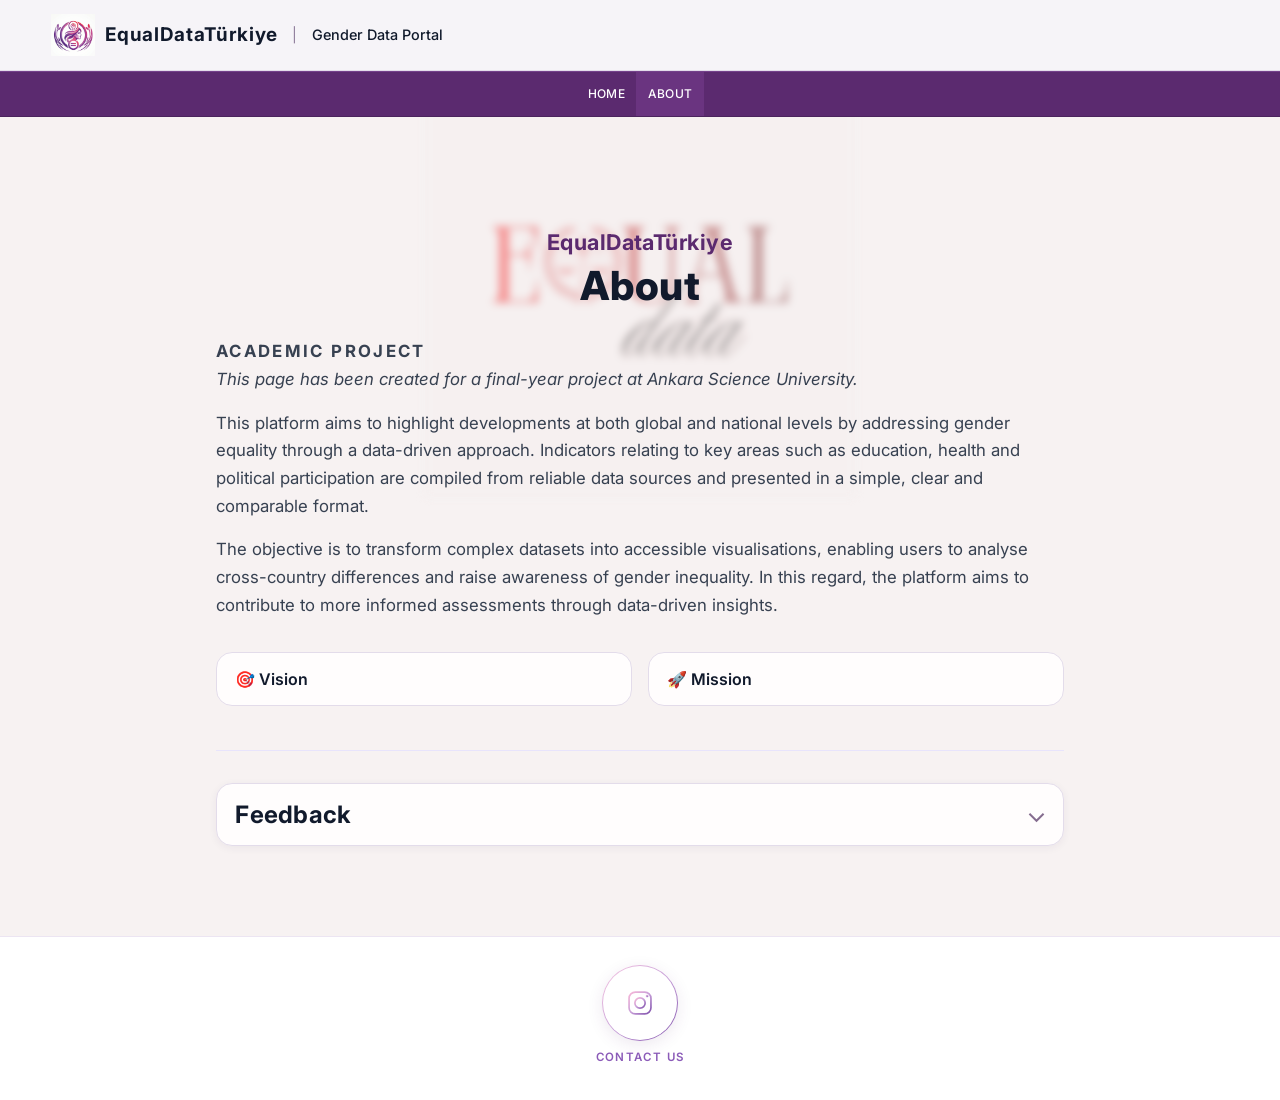
==== about.html @ cc4d3b60 "Initial commit: EqualDataTürkiye Gender Data Portal (WEF 2025, TÜİK context, static site) Co-authore" ====
<!DOCTYPE html>
<html lang="en">
  <head>
    <meta charset="UTF-8" />
    <meta name="viewport" content="width=device-width, initial-scale=1.0" />
    <meta
      name="description"
      content="About EqualDataTürkiye: academic gender data portal project, vision, mission, and contact."
    />
    <meta property="og:title" content="About | EqualDataTürkiye" />
    <meta
      property="og:description"
      content="Vision, mission, and project context for the Gender Data Portal."
    />
    <meta property="og:type" content="website" />
    <meta property="og:image" content="./assets/brand-logo.png" />
    <meta name="twitter:card" content="summary_large_image" />
    <title>About - Gender Data Portal</title>
    <link rel="preconnect" href="https://fonts.googleapis.com" />
    <link rel="preconnect" href="https://fonts.gstatic.com" crossorigin />
    <link
      href="https://fonts.googleapis.com/css2?family=Inter:wght@400;500;600;700;800&display=swap"
      rel="stylesheet"
    />
    <link rel="stylesheet" href="./style.css" />
  </head>
  <body class="page-about">
    <header class="top-header">
      <div class="container top-header-inner">
        <div class="brand">
          <span class="brand-logo-badge" aria-hidden="true">
            <img
              class="brand-inline-logo"
              src="./assets/brand-logo.png"
              alt=""
            />
          </span>
          <div class="brand-text">
            <span class="brand-org">EqualDataTürkiye</span>
            <span class="brand-divider">|</span>
            <span class="brand-title">Gender Data Portal</span>
          </div>
        </div>
      </div>
    </header>

    <nav class="main-nav">
      <div class="container">
        <ul>
          <li><a href="./index.html">Home</a></li>
          <li><a href="./about.html" class="active">About</a></li>
        </ul>
      </div>
    </nav>

    <main class="page-about-main">
      <div class="container">
        <div class="about-section-inner">
          <header class="about-page-header">
            <p class="hero-pretitle">EqualDataTürkiye</p>
            <h1 class="about-page-title">About</h1>
          </header>

          <div class="about-intro">
            <p class="about-intro-kicker">Academic project</p>
            <p class="about-intro-note">
              This page has been created for a final-year project at Ankara
              Science University.
            </p>
            <p>
              This platform aims to highlight developments at both global and
              national levels by addressing gender equality through a
              data-driven approach. Indicators relating to key areas such as
              education, health and political participation are compiled from
              reliable data sources and presented in a simple, clear and
              comparable format.
            </p>
            <p>
              The objective is to transform complex datasets into accessible
              visualisations, enabling users to analyse cross-country
              differences and raise awareness of gender inequality. In this
              regard, the platform aims to contribute to more informed
              assessments through data-driven insights.
            </p>
          </div>

          <div
            class="about-cards"
            role="group"
            aria-label="Vision and mission"
          >
            <button
              type="button"
              class="about-card"
              data-about="vision"
              aria-expanded="false"
              aria-controls="about-panel"
            >
              <h3>🎯 Vision</h3>
            </button>
            <button
              type="button"
              class="about-card"
              data-about="mission"
              aria-expanded="false"
              aria-controls="about-panel"
            >
              <h3>🚀 Mission</h3>
            </button>
          </div>

          <div
            id="about-panel"
            class="about-panel"
            role="region"
            aria-live="polite"
            hidden
          >
            <p id="about-panel-vision" hidden>
              To create a future where gender equality can be monitored through
              data-driven, transparent analyses, and where balanced
              representation is ensured in education, healthcare and
              decision-making processes across all societies.
            </p>
            <p id="about-panel-mission" hidden>
              To make gender inequality measurable by utilising reliable
              national and international data sources; to raise awareness and
              contribute to evidence-based decision-making processes by
              presenting this data through clear, comparable and interactive
              visualisations.
            </p>
          </div>

          <section
            id="contact-us"
            class="about-contact"
            aria-labelledby="contact-us-heading"
          >
            <button
              type="button"
              class="about-contact-toggle"
              id="contact-us-heading"
              aria-expanded="false"
              aria-controls="about-contact-panel"
            >
              <span class="about-contact-toggle-label">Feedback</span>
              <span class="about-contact-chev" aria-hidden="true"></span>
            </button>

            <div
              id="about-contact-panel"
              class="about-contact-panel"
              role="region"
              aria-label="Contact form and social links"
              hidden
            >
            <div class="feedback">
              <h3 class="feedback-card-heading">Your Feedback Matters</h3>
              <p>
                Your feedback helps improve this project. You can also reach us
                via Instagram.
              </p>

              <form id="about-contact-form" novalidate>
                <label for="about-feedback-learn">What did you learn?</label>
                <textarea
                  id="about-feedback-learn"
                  name="learn"
                  rows="3"
                  placeholder="Write your thoughts..."
                ></textarea>

                <label for="about-feedback-suggestions">Suggestions</label>
                <textarea
                  id="about-feedback-suggestions"
                  name="suggestions"
                  rows="3"
                  placeholder="How can we improve?"
                ></textarea>

                <button type="submit">Submit Feedback</button>
                <p
                  id="about-contact-form-status"
                  class="about-contact-form-status"
                  hidden
                ></p>
              </form>

              <div class="social-links">
                <a
                  href="https://www.instagram.com/equaldataturkiye"
                  target="_blank"
                  rel="noopener noreferrer"
                  class="btn dm-btn"
                >
                  Send Feedback via Instagram DM
                </a>
              </div>
            </div>
            </div>
          </section>
        </div>
      </div>
    </main>

    <footer class="site-footer-mini" role="contentinfo">
      <div class="container site-footer-mini-inner">
        <a
          class="site-footer-insta"
          href="https://www.instagram.com/equaldataturkiye?igsh=ZmFvcmx2ZWwwNHFo&utm_source=qr"
          target="_blank"
          rel="noopener noreferrer"
          aria-label="EqualDataTürkiye on Instagram"
        >
          <span class="site-footer-insta-ring">
            <svg
              class="site-footer-insta-svg"
              xmlns="http://www.w3.org/2000/svg"
              viewBox="0 0 24 24"
              width="30"
              height="30"
              fill="none"
              aria-hidden="true"
            >
              <defs>
                <linearGradient
                  id="instaStrokeGradAbout"
                  x1="0%"
                  y1="0%"
                  x2="100%"
                  y2="100%"
                >
                  <stop offset="0%" stop-color="#f8b8d8" />
                  <stop offset="50%" stop-color="#c89fd8" />
                  <stop offset="100%" stop-color="#7e4fab" />
                </linearGradient>
              </defs>
              <rect
                x="3.25"
                y="3.25"
                width="17.5"
                height="17.5"
                rx="5"
                ry="5"
                fill="none"
                stroke="url(#instaStrokeGradAbout)"
                stroke-width="1.35"
              />
              <circle
                cx="12"
                cy="12"
                r="4.1"
                fill="none"
                stroke="url(#instaStrokeGradAbout)"
                stroke-width="1.35"
              />
              <circle
                cx="17.65"
                cy="6.35"
                r="1.05"
                fill="url(#instaStrokeGradAbout)"
              />
            </svg>
          </span>
        </a>
        <a class="site-footer-contact-link" href="#contact-us">Contact Us</a>
      </div>
    </footer>

    <script src="./script.js"></script>
  </body>
</html>
---- style.css ----
:root {
  --header-bg: #f6f4f8;
  --nav-bg: #5b2a6f;
  --nav-border: #74418b;
  --hero-bg: #3f1f52;
  --text-light: #ffffff;
  --btn-bg: #ff7f6a;
  --btn-border: #ffab8f;
  --text-dark: #111a2c;
  --surface-soft: #f8f7fb;
  --surface-card: #fffdfd;

  /* ♀ system cursors: hollow ring + stems (stroke), transparent center */
  --cursor-female-20: url("data:image/svg+xml,%3Csvg xmlns='http://www.w3.org/2000/svg' width='20' height='20' viewBox='0 0 24 24' fill='none'%3E%3Ccircle cx='12' cy='7.85' r='4.4' stroke='%23e91e63' stroke-width='2.35'/%3E%3Cline x1='12' y1='12.2' x2='12' y2='22' stroke='%23e91e63' stroke-width='2.35' stroke-linecap='round'/%3E%3Cline x1='6' y1='18' x2='18' y2='18' stroke='%23e91e63' stroke-width='2.35' stroke-linecap='round'/%3E%3C/svg%3E")
    10 10;
  --cursor-female-28: url("data:image/svg+xml,%3Csvg xmlns='http://www.w3.org/2000/svg' width='28' height='28' viewBox='0 0 24 24' fill='none'%3E%3Ccircle cx='12' cy='7.85' r='4.4' stroke='%23e91e63' stroke-width='2.35'/%3E%3Cline x1='12' y1='12.2' x2='12' y2='22' stroke='%23e91e63' stroke-width='2.35' stroke-linecap='round'/%3E%3Cline x1='6' y1='18' x2='18' y2='18' stroke='%23e91e63' stroke-width='2.35' stroke-linecap='round'/%3E%3C/svg%3E")
    14 14;
}

* {
  box-sizing: border-box;
}

html {
  cursor: var(--cursor-female-20), auto;
  scroll-behavior: smooth;
}

body {
  margin: 0;
  font-family: "Inter", Arial, sans-serif;
  color: var(--text-dark);
  background: var(--surface-soft);
}

/* Typing fields: keep text caret semantics */
input[type="text"],
input[type="search"],
input[type="email"],
input[type="url"],
input[type="tel"],
input[type="number"],
textarea {
  cursor: text;
}

/* Links & buttons: larger ♀ + pointer fallback (see requirement 7) */
a,
button,
[role="button"],
input[type="submit"],
input[type="button"],
input[type="reset"] {
  cursor: var(--cursor-female-28), pointer;
}

body.page-about {
  min-height: 100vh;
  position: relative;
  background-color: #f7f2f2;
}

/* EQUAL data logo: soft watermark behind page content */
body.page-about::before {
  content: "";
  position: fixed;
  inset: 0;
  z-index: -2;
  background: transparent url("./assets/equal-data-logo.png") no-repeat;
  background-size: min(88vw, 48vh, 480px);
  background-position: center 14%;
  opacity: 0.4;
  filter: blur(4px);
  pointer-events: none;
}

.page-about .top-header,
.page-about .main-nav,
.page-about .page-about-main {
  position: relative;
  z-index: 1;
}

.container {
  width: min(1200px, 92%);
  margin: 0 auto;
}

.sr-only {
  position: absolute;
  width: 1px;
  height: 1px;
  padding: 0;
  margin: -1px;
  overflow: hidden;
  clip: rect(0, 0, 0, 0);
  border: 0;
}

.top-header {
  background: var(--header-bg);
  border-bottom: 1px solid #e3dcea;
}

.top-header-inner {
  min-height: 70px;
  display: flex;
  align-items: center;
  justify-content: space-between;
  gap: 1rem;
}

.brand {
  display: flex;
  align-items: center;
  gap: 0.65rem;
  min-width: 0;
}

.brand-mark {
  width: 28px;
  height: 28px;
  border: 2px solid #7e3f96;
  border-radius: 50%;
  position: relative;
}

.brand-mark::before,
.brand-mark::after {
  content: "";
  position: absolute;
  inset: 4px;
  border: 1px solid #7e3f96;
  border-radius: 50%;
}

.brand-mark::after {
  inset: 9px;
}

.brand-text {
  font-size: 0.9rem;
  color: var(--text-dark);
  display: inline-flex;
  align-items: center;
  gap: 0.55rem;
  line-height: 1.05;
  flex-wrap: wrap;
  min-width: 0;
}

.brand-org {
  font-weight: 700;
  font-size: clamp(1.02rem, 2.1vw, 1.18rem);
  letter-spacing: 0.035em;
  color: var(--text-dark);
  white-space: nowrap;
}

.brand-inline-logo {
  height: clamp(36px, 5vw, 42px);
  width: auto;
  max-width: min(112px, 24vw);
  object-fit: contain;
  object-position: left center;
  background: transparent;
  border: 0;
  border-radius: 0;
  padding: 0;
  box-shadow: none;
  filter: none;
  display: block;
}

.brand-logo-badge {
  display: inline-flex;
  align-items: center;
  justify-content: center;
  flex-shrink: 0;
  line-height: 0;
  background: transparent;
  border: 0;
  box-shadow: none;
}

.brand-divider {
  margin: 0 0.35rem;
  color: #8d7b9a;
}

.brand-title {
  font-weight: 500;
}

.search-area {
  display: flex;
  align-items: stretch;
  width: min(430px, 100%);
  border: 1px solid #d5cddd;
  background: var(--surface-card);
}

.search-area input {
  border: 0;
  flex: 1;
  padding: 0.7rem 0.8rem;
  font-size: 0.88rem;
}

.search-area input:focus {
  outline: 2px solid #d9badf;
  outline-offset: -2px;
}

.search-area button {
  border: 0;
  background: #fff;
  width: 42px;
  cursor: var(--cursor-female-28), pointer;
  font-size: 1rem;
}

.main-nav {
  background: var(--nav-bg);
  border-top: 1px solid var(--nav-border);
  border-bottom: 1px solid #4b245d;
}

.main-nav ul {
  margin: 0;
  padding: 0;
  list-style: none;
  display: flex;
  align-items: center;
  justify-content: center;
  flex-wrap: wrap;
}

.main-nav a {
  color: var(--text-light);
  text-decoration: none;
  text-transform: uppercase;
  font-size: 0.75rem;
  letter-spacing: 0.02em;
  padding: 0.9rem 0.72rem;
  display: inline-block;
  font-weight: 500;
}

.main-nav a.active,
.main-nav a:hover {
  background: #6a3480;
}

/* About page: plain layout (no hero image/gradient) */
.page-about .page-about-main {
  background: transparent;
  padding: clamp(1.25rem, 3vw, 2rem) 0 clamp(2.5rem, 5vw, 3.5rem);
}

.page-about-main .hero-pretitle {
  color: #5b2a6f;
  margin: 0 0 0.35rem;
  font-size: clamp(1rem, 1.8vw, 1.35rem);
  font-weight: 700;
  letter-spacing: 0.02em;
}

.page-about-main .about-page-title {
  font-size: clamp(1.75rem, 3.5vw, 2.5rem);
  font-weight: 800;
  letter-spacing: 0.01em;
  color: var(--text-dark);
}

/* About: title above body copy; both sit above watermark logo */
.about-page-header {
  text-align: center;
  margin: 0 0 1.75rem;
  padding: clamp(2.5rem, 10vh, 5rem) 0 0;
}

.about-page-header .hero-pretitle {
  margin: 0 0 0.4rem;
}

.about-page-header .about-page-title {
  margin: 0 0 0.25rem;
}

.about-section-inner {
  width: min(896px, 100%);
  margin: 0 auto;
  padding: 0 1.5rem 1.5rem;
}

.about-intro {
  margin-bottom: 2rem;
}

.about-intro-kicker {
  margin: 0 0 0.35rem;
  font-size: 0.72rem;
  font-weight: 700;
  letter-spacing: 0.14em;
  text-transform: uppercase;
  color: #5b2a6f;
}

.about-intro-note {
  margin: 0;
  font-size: clamp(0.85rem, 1.2vw, 0.95rem);
  line-height: 1.55;
  font-style: italic;
  color: #6b7280;
}

.about-intro-kicker + .about-intro-note {
  margin-top: 0;
}

.about-intro p {
  margin: 0;
  color: #374151;
  line-height: 1.65;
  font-size: clamp(0.95rem, 1.5vw, 1.05rem);
}

.about-intro p + p {
  margin-top: 1rem;
}

.about-cards {
  display: grid;
  grid-template-columns: repeat(2, minmax(0, 1fr));
  gap: 1rem;
  margin-bottom: 1rem;
}

.about-card {
  margin: 0;
  padding: 1rem 1.1rem;
  font: inherit;
  text-align: left;
  cursor: var(--cursor-female-28), pointer;
  border: 1px solid #e3dcea;
  border-radius: 1rem;
  background: var(--surface-card);
  color: var(--text-dark);
  transition: box-shadow 0.2s ease, border-color 0.2s ease, transform 0.15s ease;
}

.about-card h3 {
  margin: 0;
  font-size: 1rem;
  font-weight: 600;
}

.about-card:hover {
  box-shadow: 0 6px 20px rgba(91, 42, 111, 0.12);
  border-color: #c9b8d4;
}

.about-card.is-active {
  border-color: #7e3f96;
  box-shadow: 0 0 0 2px rgba(126, 63, 150, 0.2);
}

.about-panel {
  border: 1px solid #e3dcea;
  border-radius: 1rem;
  padding: 1.5rem;
  background: #f3f1f7;
}

.about-panel p {
  margin: 0;
  color: #374151;
  line-height: 1.65;
  font-size: clamp(0.95rem, 1.5vw, 1.05rem);
}

.page-about .about-contact {
  margin-top: 2.75rem;
  padding-top: 2rem;
  border-top: 1px solid #e8e4fc;
  text-align: center;
}

.page-about .about-contact-toggle {
  width: 100%;
  display: flex;
  align-items: center;
  justify-content: space-between;
  gap: 1rem;
  margin: 0 0 0.65rem;
  padding: 1rem 1.15rem;
  font: inherit;
  text-align: left;
  cursor: var(--cursor-female-28), pointer;
  border: 1px solid #e3dcea;
  border-radius: 1rem;
  background: var(--surface-card);
  color: var(--text-dark);
  box-shadow: 0 2px 8px rgba(58, 29, 80, 0.06);
  transition:
    box-shadow 0.2s ease,
    border-color 0.2s ease,
    transform 0.15s ease;
}

.page-about .about-contact-toggle:hover {
  box-shadow: 0 6px 20px rgba(91, 42, 111, 0.1);
  border-color: #c9b8d4;
}

.page-about .about-contact-toggle:focus-visible {
  outline: 2px solid #7e3f96;
  outline-offset: 3px;
}

.page-about .about-contact-toggle.is-open {
  border-color: #7e3f96;
  box-shadow: 0 0 0 2px rgba(126, 63, 150, 0.2);
  border-bottom-left-radius: 0;
  border-bottom-right-radius: 0;
  margin-bottom: 0;
}

.page-about .about-contact-toggle-label {
  font-size: clamp(1.2rem, 2.2vw, 1.5rem);
  font-weight: 700;
  letter-spacing: 0.01em;
}

.page-about .about-contact-chev {
  flex: 0 0 auto;
  width: 11px;
  height: 11px;
  margin-right: 0.15rem;
  border-right: 2px solid rgba(68, 32, 84, 0.65);
  border-bottom: 2px solid rgba(68, 32, 84, 0.65);
  transform: rotate(45deg);
  transition: transform 0.2s ease;
}

.page-about .about-contact-toggle.is-open .about-contact-chev {
  transform: rotate(225deg);
  margin-top: 4px;
}

.page-about .about-contact-panel {
  margin: 0 auto 0.5rem;
  padding: 0 0 0.25rem;
  max-width: 600px;
  border: 1px solid #7e3f96;
  border-top: 0;
  border-radius: 0 0 1rem 1rem;
  background: #faf9fc;
  box-shadow: 0 8px 24px rgba(58, 29, 80, 0.08);
}

.page-about .about-contact-panel[hidden] {
  display: none;
}

.page-about .about-contact .feedback {
  max-width: 600px;
  margin: 0 auto;
  padding: 30px;
  background: #fff;
  border-radius: 16px;
  box-shadow: 0 10px 30px rgba(0, 0, 0, 0.1);
  text-align: center;
  font-family: "Inter", system-ui, sans-serif;
  border: 1px solid #ede9f7;
}

.page-about .about-contact .feedback-card-heading {
  margin: 0 0 10px;
  font-size: 1.15rem;
  font-weight: 700;
  color: var(--text-dark);
}

.page-about .about-contact .feedback > p {
  color: #666;
  margin: 0 0 20px;
  font-size: 0.92rem;
  line-height: 1.55;
}

.page-about .about-contact .feedback form {
  display: flex;
  flex-direction: column;
  gap: 10px;
  text-align: left;
}

.page-about .about-contact .feedback label {
  display: block;
  margin-top: 4px;
  font-size: 0.82rem;
  font-weight: 600;
  color: #444;
}

.page-about .about-contact .feedback textarea {
  width: 100%;
  box-sizing: border-box;
  padding: 12px;
  border-radius: 8px;
  border: 1px solid #ddd;
  resize: none;
  font-family: inherit;
  font-size: 0.88rem;
  line-height: 1.45;
}

.page-about .about-contact .feedback textarea:focus-visible {
  outline: 2px solid #6c4cf1;
  outline-offset: 2px;
  border-color: #b8a6f5;
}

.page-about .about-contact .feedback button[type="submit"] {
  margin-top: 6px;
  background: #6c4cf1;
  color: #fff;
  padding: 12px;
  border: none;
  border-radius: 8px;
  cursor: var(--cursor-female-28), pointer;
  font: inherit;
  font-weight: 600;
  transition: background 0.3s ease;
}

.page-about .about-contact .feedback button[type="submit"]:hover {
  background: #5a3be0;
}

.page-about .about-contact .feedback button[type="submit"]:focus-visible {
  outline: 2px solid #442054;
  outline-offset: 3px;
}

.page-about .about-contact-form-status {
  margin: 0;
  font-size: 0.85rem;
  color: #5b2a6f;
  text-align: center;
}

.page-about .about-contact .social-links {
  margin-top: 25px;
  display: flex;
  flex-direction: column;
  gap: 10px;
}

.page-about .about-contact .btn {
  padding: 12px;
  border-radius: 8px;
  text-decoration: none;
  font-weight: 600;
  transition: background 0.3s ease;
  text-align: center;
}

.page-about .about-contact .dm-btn {
  background: #111;
  color: #fff;
}

.page-about .about-contact .dm-btn:hover {
  background: #333;
}

.page-about .about-contact .btn:focus-visible {
  outline: 2px solid #6c4cf1;
  outline-offset: 3px;
}

@media (max-width: 560px) {
  .about-cards {
    grid-template-columns: 1fr;
  }
}

.hero {
  background: linear-gradient(180deg, #4b235e 0%, #361848 100%);
  min-height: 620px;
  position: relative;
  overflow: hidden;
  display: flex;
  flex-direction: column;
  justify-content: center;
  align-items: center;
}

.hero::before,
.hero::after {
  content: "";
  position: absolute;
  inset: 0;
  pointer-events: none;
  z-index: 0;
}

.hero::before {
  background:
    radial-gradient(closest-side at 50% 52%, rgba(0, 0, 0, 0.03), rgba(0, 0, 0, 0.28) 72%, rgba(0, 0, 0, 0.40) 100%),
    linear-gradient(180deg, rgba(54, 24, 72, 0.44) 0%, rgba(54, 24, 72, 0.40) 45%, rgba(54, 24, 72, 0.48) 100%),
    url("./assets/hero-pattern.png");
  background-size: 120% 120%, 100% 100%, cover;
  background-position: center, center, center;
  background-repeat: no-repeat, no-repeat, no-repeat;
  filter: saturate(1) contrast(1.03);
  opacity: 1;
  animation: heroBgDrift 22s ease-in-out infinite;
}

@keyframes heroBgDrift {
  0%,
  100% {
    background-position: center, center, 50% 48%;
  }
  50% {
    background-position: center, center, 50% 54%;
  }
}

.hero::after {
  background:
    radial-gradient(closest-side at 18% 35%, rgba(255, 127, 106, 0.22), transparent 62%),
    radial-gradient(closest-side at 82% 40%, rgba(220, 150, 255, 0.2), transparent 60%),
    radial-gradient(closest-side at 65% 85%, rgba(255, 226, 189, 0.16), transparent 62%),
    radial-gradient(closest-side at 10% 80%, rgba(255, 255, 255, 0.08), transparent 55%),
    radial-gradient(closest-side at 90% 20%, rgba(255, 188, 150, 0.10), transparent 52%);
  filter: blur(26px);
  opacity: 0.92;
  mix-blend-mode: screen;
  animation: heroGlowShift 16s ease-in-out infinite alternate;
}

@keyframes heroGlowShift {
  0% {
    transform: scale(1) translate3d(0, 0, 0);
    opacity: 0.88;
  }
  100% {
    transform: scale(1.04) translate3d(0.8%, -0.6%, 0);
    opacity: 0.96;
  }
}

.hero-content {
  position: relative;
  z-index: 2;
  color: var(--text-light);
  display: flex;
  flex-direction: column;
  align-items: stretch;
  justify-content: center;
  text-align: center;
  width: 100%;
  box-sizing: border-box;
}

.hero .hero-content {
  padding: clamp(1rem, 4vh, 2.25rem) 0;
  flex: 0 1 auto;
  max-width: 100%;
  perspective: min(920px, 96vw);
  transform-style: preserve-3d;
  /* Lift block inside the hero background */
  transform: translateY(-clamp(0.9rem, 3.25vh, 2.4rem));
  gap: clamp(0.35rem, 1.2vh, 0.85rem);
}

.hero-pretitle {
  margin: 0;
  font-size: clamp(0.95rem, 1.45vw, 1.05rem);
  font-weight: 700;
  letter-spacing: 0.08em;
  color: rgba(255, 208, 189, 0.92);
  width: 100%;
  text-align: center;
}

.hero-title {
  margin: 0;
  font-family: "Playfair Display", "Inter", Georgia, serif;
  font-size: clamp(2.35rem, 4.9vw, 3.6rem);
  font-weight: 700;
  font-style: italic;
  letter-spacing: 0.012em;
  color: rgba(255, 255, 255, 0.98);
  text-shadow:
    0 10px 30px rgba(0, 0, 0, 0.33),
    0 2px 0 rgba(40, 12, 56, 0.22),
    0 0 18px rgba(255, 208, 189, 0.12);
  transform-style: preserve-3d;
  transform-origin: 50% 55%;
  animation: heroTitleDepth 11s ease-in-out infinite;
}

@keyframes heroTitleDepth {
  0%,
  100% {
    transform: translate3d(0, 0, 0) rotateX(0deg);
  }
  50% {
    transform: translate3d(0, 0, 14px) rotateX(3deg);
  }
}

.hero-subtitle {
  margin: 0;
  font-family: "Inter", system-ui, -apple-system, Segoe UI, Roboto, Arial, sans-serif;
  font-size: clamp(0.9rem, 1.35vw, 1.05rem);
  line-height: 1.65;
  letter-spacing: 0.01em;
  color: rgba(255, 255, 255, 0.92);
  max-width: 68ch;
  margin-left: auto;
  margin-right: auto;
  text-shadow:
    0 10px 28px rgba(0, 0, 0, 0.22),
    0 0 14px rgba(255, 208, 189, 0.09);
  transform-style: preserve-3d;
  animation: heroSubtitleDepth 11s ease-in-out infinite;
  animation-delay: 0.35s;
}

@keyframes heroSubtitleDepth {
  0%,
  100% {
    transform: translate3d(0, 0, 0);
  }
  50% {
    transform: translate3d(0, 0, 6px);
  }
}

.hero h1 {
  margin: 0;
  font-size: clamp(2rem, 4vw, 3.2rem);
  font-weight: 800;
  letter-spacing: 0.01em;
  display: flex;
  justify-content: center;
  align-items: center;
  width: 100%;
  max-width: 100%;
}

.hero-word {
  margin: 0;
  width: 100%;
  display: flex;
  flex-wrap: wrap;
  justify-content: center;
  align-items: center;
  gap: clamp(0.2rem, 1.2vw, 0.65rem);
  perspective: clamp(520px, 85vw, 960px);
  transform-style: preserve-3d;
}

.hero-letter {
  display: inline-block;
  font-weight: 900;
  font-size: clamp(2.8rem, 7vw, 4.6rem);
  letter-spacing: 0.02em;
  color: rgba(255, 255, 255, 0.98);
  transform-style: preserve-3d;
  transform-origin: 50% 60%;
  text-shadow:
    0 1px 0 rgba(40, 12, 56, 0.45),
    0 2px 0 rgba(40, 12, 56, 0.32),
    0 3px 0 rgba(40, 12, 56, 0.22),
    0 4px 0 rgba(40, 12, 56, 0.14),
    0 6px 14px rgba(0, 0, 0, 0.35),
    0 16px 40px rgba(0, 0, 0, 0.28);
  transform: translate3d(0, 0, 0);
  animation: letterFloat3d 2.8s ease-in-out infinite;
  animation-delay: var(--d, 0ms);
  will-change: transform;
}

.hero-letter:nth-child(1) {
  animation-duration: 2.65s;
}

.hero-letter:nth-child(2) {
  animation-duration: 2.85s;
}

.hero-letter:nth-child(3) {
  animation-duration: 2.75s;
}

.hero-letter:nth-child(4) {
  animation-duration: 2.95s;
}

.hero-letter:nth-child(5) {
  animation-duration: 2.8s;
}

@keyframes letterFloat3d {
  0%,
  100% {
    transform: translate3d(0, 0, 0) rotateX(6deg) rotateY(-8deg) rotateZ(0deg);
  }
  20% {
    transform: translate3d(0, -10px, 22px) rotateX(-10deg) rotateY(14deg) rotateZ(-2deg);
  }
  40% {
    transform: translate3d(0, -4px, 10px) rotateX(12deg) rotateY(-16deg) rotateZ(1.5deg);
  }
  60% {
    transform: translate3d(0, -14px, 26px) rotateX(-6deg) rotateY(10deg) rotateZ(-1deg);
  }
  80% {
    transform: translate3d(0, -6px, 14px) rotateX(8deg) rotateY(-12deg) rotateZ(2deg);
  }
}

@media (prefers-reduced-motion: reduce) {
  .hero-letter {
    animation: none;
    will-change: auto;
    transform: none;
  }

  .hero::before,
  .hero::after {
    animation: none;
  }

  .hero-title,
  .hero-subtitle {
    animation: none;
    transform: none;
  }

  .explore-card,
  .explore-card:hover,
  .explore-card:focus-within,
  .explore-card .card-visual {
    transform: none !important;
    transition: none;
  }
}

.hero p:not(.hero-pretitle):not(.hero-subtitle) {
  max-width: 760px;
  margin-top: 1.1rem;
  margin-left: auto;
  margin-right: auto;
  line-height: 1.6;
  font-size: clamp(0.95rem, 1.6vw, 1.45rem);
}

.hero-actions {
  margin-top: 2.3rem;
  display: flex;
  gap: 0.95rem;
  justify-content: center;
  flex-wrap: wrap;
}

.hero-help-wrap {
  margin-top: 1rem;
  display: flex;
  justify-content: center;
}

a.hero-subaction,
a.hero-help-link {
  text-decoration: none;
}

.hero-subaction {
  appearance: none;
  border: 1px solid rgba(220, 150, 255, 0.34);
  background: rgba(220, 150, 255, 0.12);
  color: inherit;
  display: inline-flex;
  align-items: center;
  gap: 0;
  padding: 0.45rem 0.75rem;
  border-radius: 999px;
  font: inherit;
  backdrop-filter: blur(10px);
  -webkit-backdrop-filter: blur(10px);
  transition:
    background 180ms ease,
    border-color 180ms ease,
    transform 180ms ease,
    color 180ms ease,
    box-shadow 180ms ease;
}

.hero-subaction:hover {
  background: rgba(220, 150, 255, 0.18);
  border-color: rgba(220, 150, 255, 0.52);
  color: rgba(255, 255, 255, 0.98);
  transform: translateY(-1px);
  box-shadow: 0 10px 24px rgba(0, 0, 0, 0.18);
}

.hero-subaction:focus-visible {
  outline: 2px solid rgba(255, 255, 255, 0.55);
  outline-offset: 4px;
  border-radius: 999px;
  box-shadow: 0 10px 24px rgba(0, 0, 0, 0.18);
}

.hero-subaction-sep {
  opacity: 0.3;
  padding: 0 0.2rem;
}

.hero-btn {
  background: var(--btn-bg);
  color: #f8fbff;
  border: 1px solid var(--btn-border);
  min-width: 130px;
  height: 42px;
  padding: 0 1rem;
  font-size: 0.88rem;
  cursor: var(--cursor-female-28), pointer;
  transition: background 180ms ease;
}

.hero-btn:hover {
  background: #ff967d;
}

.explore-section {
  background: #f6f4f8;
  padding: 3.2rem 0 3.8rem;
}

.explore-header h2 {
  margin: 0;
  font-size: clamp(2rem, 2.5vw, 2.5rem);
  color: var(--text-dark);
  letter-spacing: 0.01em;
}

.explore-grid {
  margin-top: 1.2rem;
  display: grid;
  grid-template-columns: repeat(3, minmax(0, 1fr));
  gap: 1.2rem;
  perspective: min(1400px, 95vw);
}

.explore-card {
  background: var(--surface-card);
  border: 1px solid #e1d9e8;
  box-shadow: 0 2px 8px rgba(58, 29, 80, 0.08);
  padding: 0.9rem 1.1rem 1.35rem;
  border-radius: 14px;
  transform: translate3d(0, 0, 0) rotateX(0deg) rotateY(0deg);
  transform-style: preserve-3d;
  transition:
    transform 0.5s cubic-bezier(0.22, 1, 0.36, 1),
    box-shadow 0.5s cubic-bezier(0.22, 1, 0.36, 1),
    border-color 0.35s ease;
}

.explore-card:hover,
.explore-card:focus-within {
  transform: translate3d(0, -10px, 12px) rotateX(5deg) rotateY(-6deg);
  box-shadow:
    0 22px 44px rgba(58, 29, 80, 0.14),
    0 8px 20px rgba(58, 29, 80, 0.08);
  border-color: rgba(200, 159, 216, 0.55);
}

.explore-card .card-visual {
  border-radius: 10px;
  transition: transform 0.5s cubic-bezier(0.22, 1, 0.36, 1);
  transform: translate3d(0, 0, 0);
}

.explore-card:hover .card-visual,
.explore-card:focus-within .card-visual {
  transform: translate3d(0, 0, 28px) scale(1.03);
}

.card-visual {
  height: 180px;
  background: linear-gradient(135deg, #f4edf8 0%, #eadcf2 60%, #ffd8c9 100%);
  border: 1px solid #e4d7eb;
}

.explore-card--health .card-visual {
  position: relative;
  overflow: hidden;
  background: linear-gradient(135deg, #f8f7ff 0%, #ede9fe 42%, #e0e7ff 100%);
}

.explore-card--health .card-visual::after {
  content: "";
  position: absolute;
  inset: 0;
  z-index: 1;
  pointer-events: none;
  background: linear-gradient(
    165deg,
    rgba(255, 255, 255, 0.35) 0%,
    rgba(99, 102, 241, 0.12) 45%,
    rgba(91, 42, 111, 0.14) 100%
  );
}

.explore-card--health .health-visual-logo {
  position: absolute;
  inset: 0;
  width: 100%;
  height: 100%;
  object-fit: cover;
  opacity: 0.88;
  display: block;
  z-index: 2;
}

.explore-card--edu .card-visual {
  background: url("./assets/edu-bg-custom.png") center / cover no-repeat;
  position: relative;
  overflow: hidden;
}

.explore-card--edu .edu-visual-logo {
  position: absolute;
  inset: 0;
  width: 100%;
  height: 100%;
  object-fit: contain;
  padding: 0;
  opacity: 1;
  display: block;
  z-index: 1;
}

.explore-card--pol .card-visual {
  background: url("./assets/pol-bg-soft.png") center / cover no-repeat;
  border: 0;
  position: relative;
  overflow: hidden;
}

.explore-card--pol .pol-visual-logo {
  position: absolute;
  inset: 0;
  width: 100%;
  height: 100%;
  object-fit: contain;
  padding: 0;
  display: block;
}

.explore-card h3 {
  margin: 1rem 0 0.45rem;
  font-size: 1.75rem;
  font-weight: 500;
  color: var(--text-dark);
}

.explore-card p {
  margin: 0;
  line-height: 1.55;
  color: #1f2b43;
}

.card-toggle {
  width: 100%;
  display: flex;
  align-items: center;
  justify-content: space-between;
  gap: 1rem;
  margin: 1rem 0 0.45rem;
  padding: 0;
  background: transparent;
  border: 0;
  cursor: var(--cursor-female-28), pointer;
  color: var(--text-dark);
  text-align: left;
}

.card-desc {
  margin: 0;
}

.card-toggle span:first-child {
  font-size: 1.75rem;
  font-weight: 500;
}

.card-toggle .chev {
  width: 12px;
  height: 12px;
  border-right: 2px solid rgba(17, 26, 44, 0.7);
  border-bottom: 2px solid rgba(17, 26, 44, 0.7);
  transform: rotate(45deg);
  transition: transform 200ms ease;
  flex: 0 0 auto;
  margin-right: 0.2rem;
}

.card-toggle[aria-expanded="true"] .chev {
  transform: rotate(225deg);
}

.map-wrap {
  border: 1px solid #e4d7eb;
  background: #ffffff;
}

.map-container {
  position: relative;
  width: 100%;
}

.plotly-map {
  position: relative;
  z-index: 2;
  width: 100%;
  height: 420px;
}

.detail-anchor {
  margin-top: 1.2rem;
}

.detail-card {
  background: var(--surface-card);
  border: 1px solid #e1d9e8;
  box-shadow: 0 2px 10px rgba(58, 29, 80, 0.10);
  padding: 1.1rem 1.2rem 1.25rem;
}

.detail-card p {
  margin: 0;
  line-height: 1.55;
  color: #1f2b43;
}

.detail-lead {
  font-size: 0.98rem;
}

.detail-lead a {
  color: #5b2a6f;
  font-weight: 600;
  text-decoration: underline;
  text-decoration-thickness: 1px;
  text-underline-offset: 2px;
}

.detail-lead a:hover {
  color: #442054;
}

.detail-lead a:focus-visible {
  outline: 2px solid #5b2a6f;
  outline-offset: 2px;
  border-radius: 2px;
}

.detail-lead + .detail-lead {
  margin-top: 0.7rem;
}

.detail-source {
  margin: 0.65rem 0 0;
  font-size: 0.8rem;
  line-height: 1.45;
  color: #64748b;
}

.detail-references {
  margin-top: 0.35rem;
}

.detail-references .detail-source {
  margin-top: 0.45rem;
}

.detail-references .detail-source:first-child {
  margin-top: 0.65rem;
}

.detail-references .detail-source a {
  color: #5b2a6f;
  font-weight: 600;
  text-decoration: underline;
  text-decoration-thickness: 1px;
  text-underline-offset: 2px;
}

.detail-references .detail-source a:hover {
  color: #442054;
}

.detail-references .detail-source a:focus-visible {
  outline: 2px solid #5b2a6f;
  outline-offset: 2px;
  border-radius: 2px;
}

.detail-sticky-bar {
  position: sticky;
  top: 0;
  z-index: 15;
  margin: -1.1rem -1.2rem 0.9rem;
  padding: 0.5rem 1.2rem 0.55rem;
  background: var(--surface-card);
  border-bottom: 1px solid #e1d9e8;
  box-shadow: 0 6px 18px rgba(58, 29, 80, 0.07);
}

.detail-card-header {
  display: flex;
  align-items: center;
  justify-content: space-between;
  gap: 1rem;
  margin-bottom: 0;
}

.detail-jump-nav {
  display: flex;
  flex-wrap: wrap;
  gap: 0.35rem 0.5rem;
  margin-top: 0.42rem;
  padding-top: 0.35rem;
  border-top: 1px solid rgba(225, 217, 232, 0.85);
}

.detail-jump-nav a {
  font-size: 0.68rem;
  font-weight: 700;
  letter-spacing: 0.06em;
  text-transform: uppercase;
  color: #5b2a6f;
  text-decoration: none;
  padding: 0.26rem 0.52rem;
  border: 1px solid #e4d7eb;
  border-radius: 999px;
  background: #fff;
  line-height: 1.2;
}

.detail-jump-nav a:hover {
  background: #fff6f8;
}

.detail-jump-nav a:focus-visible {
  outline: 2px solid #5b2a6f;
  outline-offset: 2px;
}

[id^="detail-"] {
  scroll-margin-top: 5.85rem;
}

@media (max-width: 520px) {
  [id^="detail-"] {
    scroll-margin-top: 6.5rem;
  }
}

.pol-labor-chart-wrap {
  position: relative;
}

.plot-skeleton {
  position: absolute;
  inset: 0;
  z-index: 1;
  border-radius: inherit;
  background: linear-gradient(
    110deg,
    #f0ecf5 0%,
    #faf8fc 45%,
    #f0ecf5 90%
  );
  background-size: 200% 100%;
  animation: plot-skeleton-shimmer 1.15s ease-in-out infinite;
  pointer-events: none;
}

.map-container.plot-ready .plot-skeleton,
.pol-labor-chart-wrap.plot-ready .plot-skeleton {
  opacity: 0;
  visibility: hidden;
  transition: opacity 0.25s ease, visibility 0.25s ease;
}

@keyframes plot-skeleton-shimmer {
  0% {
    background-position: 100% 0;
  }
  100% {
    background-position: -100% 0;
  }
}

@media (prefers-reduced-motion: reduce) {
  html {
    scroll-behavior: auto;
  }

  .plot-skeleton {
    animation: none;
    background: #f3eff8;
  }
}

.detail-card h3 {
  margin: 0;
  font-size: 1.6rem;
  font-weight: 600;
  color: var(--text-dark);
}

.detail-close {
  width: 36px;
  height: 36px;
  border-radius: 10px;
  border: 1px solid #e1d9e8;
  background: #fff;
  cursor: var(--cursor-female-28), pointer;
  font-size: 1.4rem;
  line-height: 1;
  color: #442054;
}

.detail-close:hover {
  background: #fff6f8;
}

/* TÜİK education infographic (inside Access to education detail card) */
.edu-tuik {
  --tuik-violet: #6c4cf1;
  --tuik-violet-soft: #ece8fd;
  --tuik-violet-mid: #a598f0;
  --tuik-text: #1e293b;
  --tuik-muted: #64748b;
  --tuik-surface: #ffffff;
  --tuik-shadow: 0 4px 24px rgba(108, 76, 241, 0.08);
  --tuik-radius: 14px;
  margin-top: 1.35rem;
  padding-top: 1.35rem;
  border-top: 1px solid #e8e4fc;
  font-family: "Inter", system-ui, -apple-system, Segoe UI, Roboto, sans-serif;
}

.edu-tuik-inner {
  max-width: 100%;
}

.edu-tuik-title {
  margin: 0 0 0.45rem;
  font-size: clamp(1.25rem, 2.4vw, 1.55rem);
  font-weight: 700;
  letter-spacing: -0.02em;
  color: var(--tuik-text);
  line-height: 1.25;
}

.edu-tuik-dek {
  margin: 0 0 1.35rem;
  font-size: 0.9rem;
  color: var(--tuik-muted);
  line-height: 1.5;
}

.edu-tuik-highlight {
  background: var(--tuik-surface);
  border-radius: var(--tuik-radius);
  box-shadow: var(--tuik-shadow);
  border: 1px solid rgba(108, 76, 241, 0.12);
  padding: 1.25rem 1.35rem 1.35rem;
  margin-bottom: 1.25rem;
}

.edu-tuik-highlight-label {
  margin: 0 0 1rem;
  font-size: 0.82rem;
  font-weight: 600;
  text-transform: uppercase;
  letter-spacing: 0.06em;
  color: var(--tuik-muted);
  line-height: 1.45;
}

.edu-tuik-highlight-stats {
  display: grid;
  grid-template-columns: 1fr 1fr;
  gap: 1rem;
}

.edu-tuik-stat {
  text-align: center;
  padding: 0.85rem 0.5rem;
  border-radius: 12px;
  background: linear-gradient(180deg, #faf9ff 0%, #fff 100%);
  border: 1px solid rgba(108, 76, 241, 0.1);
}

.edu-tuik-stat-value {
  display: block;
  font-size: clamp(2rem, 5vw, 2.65rem);
  font-weight: 800;
  letter-spacing: -0.03em;
  line-height: 1;
  color: var(--tuik-violet);
}

.edu-tuik-stat-sex {
  display: block;
  margin-top: 0.45rem;
  font-size: 0.82rem;
  font-weight: 600;
  color: var(--tuik-muted);
}

.edu-tuik-block {
  background: var(--tuik-surface);
  border-radius: var(--tuik-radius);
  box-shadow: var(--tuik-shadow);
  border: 1px solid rgba(108, 76, 241, 0.1);
  padding: 1.2rem 1.25rem 1.3rem;
  margin-bottom: 1rem;
}

.edu-tuik-block-title {
  margin: 0 0 0.35rem;
  font-size: 1.02rem;
  font-weight: 700;
  color: var(--tuik-text);
}

.edu-tuik-block-desc {
  margin: 0 0 0.85rem;
  font-size: 0.86rem;
  color: var(--tuik-muted);
  line-height: 1.5;
}

.edu-tuik-legend {
  display: flex;
  gap: 1rem;
  margin-bottom: 0.65rem;
  font-size: 0.72rem;
  font-weight: 600;
  text-transform: uppercase;
  letter-spacing: 0.05em;
}

.edu-tuik-legend-w {
  color: var(--tuik-violet);
}

.edu-tuik-legend-w::before {
  content: "";
  display: inline-block;
  width: 8px;
  height: 8px;
  margin-right: 0.35rem;
  border-radius: 2px;
  background: var(--tuik-violet);
  vertical-align: 0.05em;
}

.edu-tuik-legend-m {
  color: #7c8496;
}

.edu-tuik-legend-m::before {
  content: "";
  display: inline-block;
  width: 8px;
  height: 8px;
  margin-right: 0.35rem;
  border-radius: 2px;
  background: var(--tuik-violet-mid);
  vertical-align: 0.05em;
}

.tuik-level {
  display: grid;
  grid-template-columns: minmax(100px, 1.15fr) minmax(0, 2.2fr) auto;
  gap: 0.45rem 0.65rem;
  align-items: center;
  padding: 0.55rem 0;
  border-bottom: 1px solid #f1f0fa;
}

.tuik-level:last-child {
  border-bottom: 0;
  padding-bottom: 0;
}

.tuik-level-label {
  font-size: 0.82rem;
  font-weight: 500;
  color: var(--tuik-text);
}

.tuik-level-bars {
  display: flex;
  flex-direction: column;
  gap: 0.28rem;
}

.tuik-level-track {
  height: 9px;
  border-radius: 999px;
  background: #f1f5f9;
  overflow: hidden;
}

.tuik-level-fill {
  height: 100%;
  border-radius: 999px;
  min-width: 2px;
  transition: width 0.4s ease;
}

.tuik-level-fill--w {
  background: var(--tuik-violet);
}

.tuik-level-fill--m {
  background: var(--tuik-violet-mid);
}

.tuik-level-vals {
  display: flex;
  flex-direction: column;
  gap: 0.15rem;
  font-size: 0.72rem;
  font-weight: 600;
  font-variant-numeric: tabular-nums;
  color: var(--tuik-muted);
  text-align: right;
}

.tuik-enrol {
  display: grid;
  grid-template-columns: minmax(88px, 1fr) minmax(0, 2.4fr);
  gap: 0.5rem 0.75rem;
  align-items: start;
  padding: 0.55rem 0;
  border-bottom: 1px solid #f1f0fa;
}

.tuik-enrol:last-child {
  border-bottom: 0;
}

.tuik-enrol-label {
  font-size: 0.82rem;
  font-weight: 500;
  color: var(--tuik-text);
  padding-top: 0.15rem;
}

.tuik-enrol-pair {
  display: flex;
  flex-direction: column;
  gap: 0.35rem;
}

.tuik-enrol-row {
  display: grid;
  grid-template-columns: minmax(0, 1fr) 2.85rem;
  gap: 0.45rem;
  align-items: center;
}

.tuik-enrol-row span:last-child {
  font-size: 0.72rem;
  font-weight: 600;
  font-variant-numeric: tabular-nums;
  color: var(--tuik-muted);
  text-align: right;
}

.tuik-enrol-track {
  height: 9px;
  border-radius: 999px;
  background: #f1f5f9;
  overflow: hidden;
}

.tuik-enrol-fill {
  height: 100%;
  border-radius: 999px;
  min-width: 2px;
}

.tuik-enrol-fill--w {
  background: var(--tuik-violet);
}

.tuik-enrol-fill--m {
  background: var(--tuik-violet-mid);
}

.tuik-enrol--equal {
  grid-template-columns: minmax(88px, 1fr) minmax(0, 2.4fr);
}

.tuik-enrol-equal {
  position: relative;
  height: 32px;
  border-radius: 10px;
  background: #f8fafc;
  border: 1px dashed rgba(108, 76, 241, 0.35);
  display: flex;
  align-items: center;
  justify-content: center;
  overflow: hidden;
}

.tuik-enrol-equal-bar {
  position: absolute;
  left: 50%;
  transform: translateX(-50%);
  height: 100%;
  max-width: 100%;
  background: linear-gradient(90deg, var(--tuik-violet-soft), var(--tuik-violet-mid));
  opacity: 0.35;
  border-radius: 8px;
}

.tuik-enrol-equal-text {
  position: relative;
  z-index: 1;
  font-size: 0.8rem;
  font-weight: 700;
  color: var(--tuik-violet);
}

.edu-tuik-callout {
  margin: 0.95rem 0 0;
  padding: 0.65rem 0.85rem;
  font-size: 0.86rem;
  font-weight: 600;
  color: var(--tuik-violet);
  background: var(--tuik-violet-soft);
  border-radius: 10px;
  border-left: 4px solid var(--tuik-violet);
  line-height: 1.45;
}

.tuik-years {
  margin-top: 0.25rem;
}

.tuik-years-axis {
  display: flex;
  justify-content: space-between;
  font-size: 0.68rem;
  font-weight: 600;
  color: var(--tuik-muted);
  padding-left: clamp(4.5rem, 18vw, 5.5rem);
  margin-bottom: 0.35rem;
}

.tuik-years-row {
  display: grid;
  grid-template-columns: clamp(4rem, 16vw, 4.75rem) minmax(0, 1fr);
  gap: 0.5rem;
  align-items: start;
  margin-bottom: 0.75rem;
}

.tuik-years-row:last-child {
  margin-bottom: 0;
}

.tuik-years-sex {
  font-size: 0.78rem;
  font-weight: 600;
  color: var(--tuik-text);
  padding-top: 0.35rem;
}

.tuik-years-bars {
  display: flex;
  flex-direction: column;
  gap: 0.45rem;
}

.tuik-years-item {
  display: grid;
  grid-template-columns: 2.25rem minmax(0, 1fr) 2.1rem;
  gap: 0.4rem;
  align-items: center;
}

.tuik-years-year {
  font-size: 0.72rem;
  font-weight: 600;
  color: var(--tuik-muted);
}

.tuik-years-track {
  height: 10px;
  border-radius: 999px;
  background: #f1f5f9;
  overflow: hidden;
}

.tuik-years-fill {
  height: 100%;
  border-radius: 999px;
  min-width: 2px;
}

.tuik-years-fill--w {
  background: var(--tuik-violet);
}

.tuik-years-fill--m {
  background: var(--tuik-violet-mid);
}

.tuik-years-num {
  font-size: 0.78rem;
  font-weight: 700;
  font-variant-numeric: tabular-nums;
  color: var(--tuik-text);
  text-align: right;
}

.tuik-years-note {
  margin: 0.5rem 0 0;
  font-size: 0.72rem;
  color: var(--tuik-muted);
}

.edu-tuik-block--split {
  display: grid;
  grid-template-columns: 1fr 1fr;
  gap: 1.25rem;
  align-items: start;
}

.edu-tuik-split-main,
.edu-tuik-split-side {
  min-width: 0;
}

.tuik-donut-wrap {
  display: flex;
  flex-wrap: wrap;
  align-items: center;
  gap: 1.1rem;
  margin-top: 0.35rem;
}

.tuik-donut {
  --stem-p: 26.9;
  flex-shrink: 0;
  width: 150px;
  height: 150px;
  border-radius: 50%;
  background: conic-gradient(
    from -90deg,
    var(--tuik-violet) 0deg,
    var(--tuik-violet) calc(3.6deg * var(--stem-p)),
    #e8e4fc 0
  );
  display: grid;
  place-items: center;
  box-shadow: 0 2px 12px rgba(108, 76, 241, 0.15);
}

.tuik-donut-hole {
  width: 54%;
  height: 54%;
  border-radius: 50%;
  background: var(--tuik-surface);
  display: flex;
  flex-direction: column;
  align-items: center;
  justify-content: center;
  text-align: center;
  padding: 0.35rem;
  box-shadow: inset 0 0 0 1px rgba(108, 76, 241, 0.08);
}

.tuik-donut-pct {
  font-size: 1.25rem;
  font-weight: 800;
  color: var(--tuik-violet);
  line-height: 1.1;
}

.tuik-donut-sub {
  font-size: 0.62rem;
  font-weight: 600;
  text-transform: uppercase;
  letter-spacing: 0.04em;
  color: var(--tuik-muted);
  margin-top: 0.2rem;
  max-width: 5.5rem;
  line-height: 1.25;
}

.tuik-donut-legend {
  margin: 0;
  padding: 0;
  list-style: none;
  font-size: 0.82rem;
  color: var(--tuik-text);
  line-height: 1.65;
}

.tuik-donut-legend li {
  display: flex;
  align-items: center;
  gap: 0.4rem;
}

.tuik-dot {
  width: 9px;
  height: 9px;
  border-radius: 50%;
  flex-shrink: 0;
}

.tuik-dot--stem {
  background: var(--tuik-violet);
}

.tuik-dot--other {
  background: #e8e4fc;
  box-shadow: inset 0 0 0 1px rgba(108, 76, 241, 0.2);
}

.tuik-rep {
  margin-top: 0.25rem;
}

.tuik-rep-row {
  display: grid;
  grid-template-columns: minmax(0, 1.25fr) minmax(0, 1fr) 2.85rem;
  gap: 0.45rem;
  align-items: center;
  margin-bottom: 0.65rem;
}

.tuik-rep-label {
  font-size: 0.78rem;
  font-weight: 500;
  color: var(--tuik-text);
  line-height: 1.35;
}

.tuik-rep-track {
  height: 10px;
  border-radius: 999px;
  background: #f1f5f9;
  overflow: hidden;
}

.tuik-rep-fill {
  height: 100%;
  border-radius: 999px;
  background: linear-gradient(90deg, var(--tuik-violet), #8b6cf7);
  min-width: 3px;
}

.tuik-rep-fill--low {
  background: linear-gradient(90deg, #c4b5fd, var(--tuik-violet));
}

.tuik-rep-val {
  font-size: 0.78rem;
  font-weight: 700;
  font-variant-numeric: tabular-nums;
  color: var(--tuik-text);
  text-align: right;
}

.tuik-rep-note {
  margin: 0.35rem 0 0;
  font-size: 0.78rem;
  color: var(--tuik-muted);
  line-height: 1.45;
}

.tuik-poverty-row {
  display: grid;
  grid-template-columns: minmax(100px, 1.2fr) minmax(0, 2fr) 3rem;
  gap: 0.5rem;
  align-items: center;
  padding: 0.5rem 0;
  border-bottom: 1px solid #f1f0fa;
}

.tuik-poverty-row:last-child {
  border-bottom: 0;
}

.tuik-poverty-label {
  font-size: 0.82rem;
  font-weight: 500;
  color: var(--tuik-text);
}

.tuik-poverty-track {
  height: 11px;
  border-radius: 999px;
  background: #f1f5f9;
  overflow: hidden;
}

.tuik-poverty-fill {
  height: 100%;
  border-radius: 999px;
  background: var(--tuik-violet);
  min-width: 2px;
}

.tuik-poverty-fill--mid {
  background: #8b6cf7;
}

.tuik-poverty-fill--low {
  background: #c4b5fd;
}

.tuik-poverty-val {
  font-size: 0.78rem;
  font-weight: 700;
  font-variant-numeric: tabular-nums;
  color: var(--tuik-text);
  text-align: right;
}

.edu-tuik-insight {
  margin: 0.25rem 0 0.85rem;
  padding: 1rem 1.15rem;
  background: linear-gradient(135deg, #faf9ff 0%, #fff 55%);
  border: 1px solid rgba(108, 76, 241, 0.18);
  border-radius: var(--tuik-radius);
  box-shadow: 0 2px 14px rgba(108, 76, 241, 0.06);
}

.edu-tuik-insight p {
  margin: 0;
  font-size: 0.92rem;
  line-height: 1.6;
  color: var(--tuik-text);
  font-weight: 500;
}

.edu-tuik-source {
  margin: 0;
  padding-top: 0.15rem;
}

.edu-tuik-source p {
  margin: 0;
  font-size: 0.75rem;
  font-weight: 600;
  letter-spacing: 0.02em;
  color: var(--tuik-muted);
}

.edu-tuik-source a {
  color: #6c4cf1;
  text-decoration: underline;
  text-decoration-thickness: 1px;
  text-underline-offset: 2px;
}

.edu-tuik-source a:hover {
  color: #5538d9;
}

.edu-tuik-source a:focus-visible {
  outline: 2px solid #6c4cf1;
  outline-offset: 2px;
  border-radius: 2px;
}

/* Labor market chart + pay gap (sub-block under Political empowerment card) */
.pol-labor-anchor {
  margin-top: 1.35rem;
  padding-top: 1.35rem;
  border-top: 1px solid rgba(76, 31, 61, 0.14);
}

.pol-labor-bridge {
  max-width: 52rem;
  margin: 0 auto 1.15rem;
  padding: 1rem 1.12rem;
  background: rgba(255, 245, 240, 0.72);
  border: 1px solid rgba(76, 31, 61, 0.12);
  border-radius: 12px;
}

.pol-labor-bridge-text {
  margin: 0;
  font-size: 0.86rem;
  line-height: 1.58;
  color: #334155;
}

.pol-labor-bridge-text strong {
  color: #4c1f3d;
  font-weight: 700;
}

.pol-labor {
  margin-top: 0;
  padding-top: 0;
  border-top: none;
}

.pol-labor-inner {
  max-width: 52rem;
  margin: 0 auto;
}

.pol-labor-title {
  margin: 0 0 0.35rem;
  font-size: 1.35rem;
  font-weight: 700;
  color: #1e293b;
  letter-spacing: -0.02em;
}

.pol-labor-dek {
  margin: 0 0 0.85rem;
  font-size: 0.88rem;
  line-height: 1.55;
  color: #64748b;
}

.pol-labor-chart-wrap {
  border: 1px solid #e4d7eb;
  border-radius: 12px;
  background: #fff;
  overflow: hidden;
}

.plotly-map--pol-labor {
  height: 440px;
}

.pol-labor-note {
  margin: 0.75rem 0 0;
  font-size: 0.78rem;
  line-height: 1.5;
  color: #64748b;
}

.pol-labor-source {
  margin: 0.65rem 0 0;
}

.pol-labor-source p {
  margin: 0;
  font-size: 0.72rem;
  line-height: 1.5;
  color: #94a3b8;
}

.pol-paygap {
  margin-top: 1.5rem;
  padding-top: 1.35rem;
  border-top: 1px solid rgba(76, 31, 61, 0.1);
}

.pol-paygap-inner {
  max-width: 46rem;
  margin: 0 auto;
}

.pol-paygap-panel {
  border: 1px solid #d4d4d8;
  border-radius: 12px;
  background: #f4f4f5;
  padding: 1.15rem 1.25rem 1.2rem;
}

.pol-paygap-title {
  margin: 0 0 0.2rem;
  font-size: 1.05rem;
  font-weight: 800;
  letter-spacing: 0.04em;
  text-transform: uppercase;
  color: #0f172a;
}

.pol-paygap-sub {
  margin: 0 0 0.65rem;
  font-size: 0.78rem;
  font-weight: 600;
  color: #475569;
}

.pol-paygap-lead {
  margin: 0 0 1.1rem;
  font-size: 0.86rem;
  line-height: 1.55;
  color: #334155;
}

.pol-paygap-circles {
  display: flex;
  flex-wrap: wrap;
  justify-content: center;
  align-items: stretch;
  gap: 1rem 1.25rem;
}

.pol-paygap-circle {
  flex: 1 1 140px;
  max-width: 168px;
  aspect-ratio: 1;
  border-radius: 50%;
  display: flex;
  flex-direction: column;
  align-items: center;
  justify-content: center;
  text-align: center;
  padding: 0.75rem;
  box-sizing: border-box;
}

.pol-paygap-circle--outline {
  background: #fff;
  border: 2px solid #0f172a;
  color: #0f172a;
}

.pol-paygap-circle--focus {
  background: #0f172a;
  color: #fff;
  border: 2px solid #0f172a;
  box-shadow: 0 8px 24px rgba(15, 23, 42, 0.25);
}

.pol-paygap-circle-label {
  font-size: 0.62rem;
  font-weight: 700;
  letter-spacing: 0.12em;
  text-transform: uppercase;
  line-height: 1.25;
  opacity: 0.92;
}

.pol-paygap-circle--focus .pol-paygap-circle-label {
  color: rgba(255, 255, 255, 0.88);
}

.pol-paygap-circle-val {
  margin-top: 0.35rem;
  font-size: 1.05rem;
  font-weight: 800;
  font-variant-numeric: tabular-nums;
  letter-spacing: -0.02em;
}

.pol-paygap-caption {
  margin: 0.85rem 0 0;
  text-align: center;
  font-size: 0.72rem;
  font-weight: 600;
  color: #475569;
}

.pol-paygap-bullets {
  margin: 1.15rem 0 0;
  padding: 0;
  list-style: none;
  display: flex;
  flex-direction: column;
  gap: 0.75rem;
}

.pol-paygap-bullets li {
  display: flex;
  gap: 0.65rem;
  align-items: flex-start;
  margin: 0;
  padding: 0.75rem 0.85rem;
  background: #f8fafc;
  border: 1px solid #e2e8f0;
  border-radius: 10px;
  font-size: 0.82rem;
  line-height: 1.5;
  color: #334155;
}

.pol-paygap-ico {
  flex-shrink: 0;
  width: 36px;
  height: 36px;
  display: flex;
  align-items: center;
  justify-content: center;
  border-radius: 8px;
  background: #fff;
  border: 1px solid #e2e8f0;
  color: #0f172a;
}

.pol-paygap-foot {
  margin-top: 0.85rem;
}

.pol-paygap-foot p {
  margin: 0;
  font-size: 0.72rem;
  line-height: 1.45;
  color: #94a3b8;
}

@media (max-width: 720px) {
  .edu-tuik-highlight-stats {
    grid-template-columns: 1fr;
  }

  .tuik-level {
    grid-template-columns: 1fr;
    gap: 0.35rem;
  }

  .tuik-level-vals {
    flex-direction: row;
    justify-content: flex-start;
    gap: 0.75rem;
    text-align: left;
  }

  .tuik-enrol {
    grid-template-columns: 1fr;
  }

  .tuik-enrol-label {
    padding-top: 0;
  }

  .edu-tuik-block--split {
    grid-template-columns: 1fr;
  }

  .tuik-donut-wrap {
    flex-direction: column;
    align-items: flex-start;
  }

  .pol-paygap-circles {
    flex-direction: column;
    align-items: center;
  }

  .pol-paygap-circle {
    max-width: 200px;
    width: 100%;
  }

  .plotly-map--pol-labor {
    height: 400px;
  }
}

@media (max-width: 900px) {
  .top-header-inner {
    flex-direction: column;
    justify-content: center;
    padding: 0.8rem 0;
  }

  .search-area {
    width: 100%;
  }

  .hero {
    min-height: 560px;
  }

  .explore-grid {
    grid-template-columns: 1fr;
  }
}

@media (max-width: 560px) {
  .main-nav a {
    padding: 0.76rem 0.58rem;
    font-size: 0.68rem;
  }

  .brand-divider,
  .brand-title {
    display: none;
  }

  .brand-org {
    font-size: clamp(0.98rem, 3.8vw, 1.1rem);
    letter-spacing: 0.03em;
    white-space: normal;
  }

  .brand-inline-logo {
    height: clamp(34px, 10vw, 40px);
    max-width: min(100px, 36vw);
  }

  .hero .hero-content {
    padding: clamp(1rem, 4vh, 2rem) 0;
  }

  .hero p {
    font-size: 1rem;
  }

  .explore-card h3 {
    font-size: 1.4rem;
  }

  .card-toggle span:first-child {
    font-size: 1.4rem;
  }

  .plotly-map {
    height: 360px;
  }
}

/* Minimal site footer: Instagram + Contact Us */
.site-footer-mini {
  background: #fff;
  border-top: 1px solid #ece5f2;
  padding: 1.75rem 1rem 2.25rem;
}

.site-footer-mini-inner {
  display: flex;
  flex-direction: column;
  align-items: center;
  gap: 0.55rem;
}

.site-footer-insta {
  display: flex;
  align-items: center;
  justify-content: center;
  text-decoration: none;
  transition: transform 0.2s ease;
}

.site-footer-insta:hover {
  transform: scale(1.05);
}

.site-footer-insta:focus-visible {
  outline: 2px solid #a67fd4;
  outline-offset: 5px;
  border-radius: 50%;
}

.site-footer-insta-ring {
  display: flex;
  align-items: center;
  justify-content: center;
  width: 76px;
  height: 76px;
  border-radius: 50%;
  box-sizing: border-box;
  background:
    linear-gradient(#fff, #fff) padding-box,
    linear-gradient(135deg, #f8c8e2, #c89fd8, #7e4fab) border-box;
  border: 1.5px solid transparent;
  box-shadow: 0 4px 16px rgba(91, 42, 111, 0.1);
}

.site-footer-insta-svg {
  display: block;
}

.site-footer-contact-link {
  font-family: "Inter", system-ui, sans-serif;
  font-size: 0.72rem;
  font-weight: 600;
  letter-spacing: 0.12em;
  text-transform: uppercase;
  text-decoration: none;
  color: #8b5bb8;
  transition: color 0.2s ease;
}

.site-footer-contact-link:hover {
  color: #5b2a6f;
  text-decoration: underline;
  text-underline-offset: 2px;
}

.site-footer-contact-link:focus-visible {
  outline: 2px solid #8b5bb8;
  outline-offset: 3px;
  border-radius: 4px;
}

/* TÜİK health dashboard (under Health detail map) */
.health-dash {
  margin-top: 1.35rem;
  padding-top: 1.35rem;
  border-top: 1px solid #c7d2fe;
  font-family: "Inter", system-ui, sans-serif;
}

.health-dash-inner {
  max-width: 100%;
}

.health-dash-title {
  margin: 0 0 0.35rem;
  font-size: clamp(1.15rem, 2.2vw, 1.45rem);
  font-weight: 800;
  color: #0f172a;
  letter-spacing: -0.02em;
}

.health-dash-dek {
  margin: 0 0 1rem;
  font-size: 0.88rem;
  color: #64748b;
  line-height: 1.45;
}

.health-dash-grid {
  display: grid;
  grid-template-columns: repeat(auto-fit, minmax(240px, 1fr));
  gap: 1.15rem;
}

.health-dash-card {
  border-radius: 1.35rem;
  padding: 1.2rem 1.25rem 1.3rem;
  background: rgba(255, 255, 255, 0.92);
  border: 1px solid rgba(99, 102, 241, 0.18);
  box-shadow: 0 8px 28px rgba(67, 56, 202, 0.08);
  display: flex;
  flex-direction: column;
  min-height: 11.5rem;
}

.health-dash-card--life {
  border-color: rgba(129, 140, 248, 0.5);
  background: linear-gradient(180deg, #fafaff 0%, #eef2ff 50%, #fff 100%);
}

.health-dash-card--hlife {
  background: linear-gradient(145deg, #5b2a6f 0%, #4338ca 42%, #6366f1 100%);
  color: #f8f7ff;
  border-color: rgba(255, 255, 255, 0.22);
  box-shadow: 0 10px 32px rgba(49, 46, 129, 0.28);
}

.health-dash-card--care {
  border-color: rgba(99, 102, 241, 0.38);
  background: linear-gradient(180deg, #f5f3ff 0%, #eef2ff 48%, #fff 100%);
}

/* Maternal mortality: deliberate red/coral (risk / gap vs benchmark). EU cue uses indigo, never green — avoids red–green-only encoding. */
.health-dash-card--maternal {
  border-color: rgba(220, 38, 38, 0.32);
  background: linear-gradient(180deg, #fff5f5 0%, #fffbfb 52%, #fff 100%);
}

.health-dash-card-top {
  display: flex;
  align-items: flex-start;
  justify-content: space-between;
  gap: 0.75rem;
}

.health-dash-icon {
  display: flex;
  align-items: center;
  justify-content: center;
  width: 2.65rem;
  height: 2.65rem;
  border-radius: 1rem;
}

.health-dash-icon--teal {
  background: #e0e7ff;
  color: #3730a3;
}

.health-dash-icon--light {
  background: rgba(255, 255, 255, 0.14);
  color: #e0e7ff;
}

.health-dash-icon--emerald {
  background: #ede9fe;
  color: #5b21b6;
}

.health-dash-icon--rose {
  background: #ffe4e6;
  color: #be123c;
}

.health-dash-badge {
  font-size: 0.65rem;
  font-weight: 700;
  text-transform: uppercase;
  letter-spacing: 0.06em;
  padding: 0.28rem 0.55rem;
  border-radius: 999px;
}

.health-dash-badge--teal {
  background: #e0e7ff;
  color: #312e81;
}

.health-dash-badge--light {
  background: rgba(255, 255, 255, 0.2);
  color: #eef2ff;
}

.health-dash-badge--emerald {
  background: #ddd6fe;
  color: #5b21b6;
}

.health-dash-badge--rose {
  background: #ffe4e6;
  color: #9f1239;
}

.health-dash-stat {
  margin-top: 0.85rem;
  display: flex;
  align-items: baseline;
  gap: 0.3rem;
  flex-wrap: wrap;
}

.health-dash-num {
  font-size: clamp(2rem, 4vw, 2.45rem);
  font-weight: 800;
  letter-spacing: -0.03em;
  line-height: 1;
  color: #0f172a;
}

.health-dash-card--hlife .health-dash-num {
  color: #fff;
}

.health-dash-card--maternal .health-dash-num {
  color: #b91c1c;
}

.health-dash-unit {
  font-size: 0.95rem;
  font-weight: 500;
  color: #64748b;
}

.health-dash-card--hlife .health-dash-unit {
  color: rgba(224, 231, 255, 0.78);
}

.health-dash-label {
  margin: 0.45rem 0 0;
  font-size: 0.86rem;
  font-weight: 600;
  color: #334155;
  line-height: 1.4;
}

.health-dash-card--hlife .health-dash-label {
  color: rgba(238, 242, 255, 0.94);
}

.health-dash-sub {
  margin: 0.65rem 0 0;
  font-size: 0.8rem;
  color: #64748b;
}

.health-dash-card--care .health-dash-sub {
  margin-top: auto;
  padding-top: 0.75rem;
}

.health-dash-footer {
  margin-top: auto;
  padding-top: 0.85rem;
  border-top: 1px solid #f1f5f9;
  display: flex;
  justify-content: space-between;
  align-items: center;
  flex-wrap: wrap;
  gap: 0.35rem;
  font-size: 0.72rem;
  font-weight: 700;
  text-transform: uppercase;
  letter-spacing: 0.04em;
  color: #94a3b8;
}

.health-dash-card--hlife .health-dash-footer {
  border-top-color: rgba(255, 255, 255, 0.12);
  color: rgba(224, 231, 255, 0.78);
}

.health-dash-diff {
  color: #4f46e5;
}

.health-dash-bar-wrap {
  margin-top: auto;
  padding-top: 0.85rem;
}

.health-dash-bar-caption {
  margin: 0 0 0.4rem;
  font-size: 0.78rem;
  color: rgba(224, 231, 255, 0.88);
  line-height: 1.35;
}

.health-dash-bar {
  height: 6px;
  border-radius: 999px;
  background: rgba(255, 255, 255, 0.22);
  overflow: hidden;
}

.health-dash-bar-fill {
  height: 100%;
  border-radius: 999px;
  background: linear-gradient(90deg, #e0e7ff, #a5b4fc 50%, #fff);
}

.health-dash-footer--dots {
  border-top: 1px solid #f1f5f9;
  justify-content: flex-start;
  gap: 0.55rem;
}

.health-dash-card--maternal .health-dash-footer--dots {
  border-top-color: #fecdd3;
}

.health-dash-dots {
  display: flex;
  align-items: center;
  gap: 4px;
}

.health-dash-dots span {
  width: 6px;
  height: 6px;
  border-radius: 50%;
  background: #6366f1;
}

.health-dash-dots span.is-soft {
  background: #c7d2fe;
}

/* Türkiye vs EU (maternal): higher burden = red dot; benchmark = indigo (not green). */
.health-dash-card--maternal .health-dash-dots span {
  background: #e11d48;
}

.health-dash-card--maternal .health-dash-dots span.is-soft {
  background: #6366f1;
}

.health-dash-eu {
  font-size: 0.65rem;
  font-weight: 600;
  text-transform: none;
  letter-spacing: 0.02em;
  color: #94a3b8;
}

.health-dash-card--maternal .health-dash-eu {
  color: #4338ca;
  font-weight: 700;
}

.health-dash-source {
  margin: 1.2rem 0 0;
  padding-top: 0.85rem;
  border-top: 1px solid rgba(99, 102, 241, 0.22);
  font-size: 0.78rem;
  color: #64748b;
}

.health-dash-source p {
  margin: 0;
}

.health-dash-source a {
  color: #4338ca;
  font-weight: 600;
  text-decoration: none;
}

.health-dash-source a:hover {
  text-decoration: underline;
}

/* Maternal mortality infographic (Health detail, after map, before TÜİK dashboard) */
.mmr {
  margin-top: 1.35rem;
  padding-top: 1.35rem;
  border-top: 1px solid #c7d2fe;
  font-family: "Inter", system-ui, sans-serif;
}

/* MMR block: soft alert divider; subtitle tone — not paired with “success” green. */
#detail-health-maternal.mmr {
  border-top-color: #fecaca;
}

#detail-health-maternal .mmr-sub {
  color: #9f1239;
}

.mmr-inner {
  max-width: 42rem;
  margin: 0 auto;
}

.mmr-head {
  margin-bottom: 1.25rem;
}

.mmr-title {
  margin: 0 0 0.35rem;
  font-size: clamp(1.2rem, 2.5vw, 1.55rem);
  font-weight: 800;
  color: #0f172a;
  letter-spacing: -0.02em;
}

.mmr-sub {
  margin: 0 0 0.65rem;
  font-size: 0.82rem;
  font-weight: 600;
  text-transform: uppercase;
  letter-spacing: 0.08em;
  color: #4c1d95;
}

.mmr-lead {
  margin: 0;
  font-size: 0.95rem;
  line-height: 1.65;
  color: #334155;
}

.mmr-compare {
  display: grid;
  grid-template-columns: 1fr 1fr;
  gap: 1rem;
  margin-bottom: 1.75rem;
}

.mmr-card {
  padding: 1.1rem 1.15rem;
  border-radius: 1.1rem;
  border: 1px solid #e2e8f0;
  box-shadow: 0 4px 18px rgba(15, 23, 42, 0.06);
}

.mmr-card--tr {
  background: linear-gradient(160deg, #fafaff 0%, #eef2ff 48%, #fff 55%);
  border-color: rgba(99, 102, 241, 0.35);
}

.mmr-card--world {
  background: linear-gradient(160deg, #f8fafc 0%, #fff 55%);
  border-color: #cbd5e1;
}

.mmr-card-label {
  display: block;
  font-size: 0.72rem;
  font-weight: 800;
  letter-spacing: 0.1em;
  text-transform: uppercase;
  color: #64748b;
  margin-bottom: 0.35rem;
}

.mmr-card-range {
  margin: 0;
  font-size: clamp(1.5rem, 4vw, 2rem);
  font-weight: 900;
  font-variant-numeric: tabular-nums;
  color: #0f172a;
  line-height: 1.15;
}

.mmr-card--tr .mmr-card-range {
  color: #4338ca;
}

.mmr-card--world .mmr-card-range {
  color: #991b1b;
}

.mmr-card-note {
  margin: 0.45rem 0 0;
  font-size: 0.75rem;
  line-height: 1.45;
  color: #64748b;
}

.mmr-section-title {
  margin: 0 0 0.85rem;
  font-size: 0.78rem;
  font-weight: 800;
  letter-spacing: 0.12em;
  text-transform: uppercase;
  color: #64748b;
}

.mmr-timeline {
  display: flex;
  justify-content: space-between;
  gap: 0.35rem;
  margin: 0 0 0.65rem;
  padding: 0.35rem 0.25rem 0.85rem;
  position: relative;
}

.mmr-timeline::before {
  content: "";
  position: absolute;
  left: 6%;
  right: 6%;
  top: 1.55rem;
  height: 3px;
  border-radius: 999px;
  background: linear-gradient(90deg, #e0e7ff, #6366f1 40%, #4338ca 100%);
  z-index: 0;
}

.mmr-timeline-point {
  position: relative;
  z-index: 1;
  flex: 1;
  min-width: 0;
  display: flex;
  flex-direction: column;
  align-items: center;
  text-align: center;
  gap: 0.3rem;
}

.mmr-timeline-year {
  font-size: 0.65rem;
  font-weight: 700;
  letter-spacing: 0.03em;
  text-transform: uppercase;
  color: #64748b;
  line-height: 1.2;
}

.mmr-timeline-node {
  width: 11px;
  height: 11px;
  border-radius: 50%;
  background: #fff;
  border: 2px solid #6366f1;
  box-shadow: 0 0 0 3px #e0e7ff;
  flex-shrink: 0;
}

.mmr-timeline-val {
  margin: 0;
  font-size: clamp(0.8rem, 2vw, 0.95rem);
  font-weight: 800;
  font-variant-numeric: tabular-nums;
  color: #0f172a;
}

.mmr-timeline-unit {
  margin: 0 0 0.35rem;
  font-size: 0.72rem;
  font-weight: 600;
  color: #94a3b8;
}

.mmr-timeline-foot {
  margin: 0 0 1.5rem;
  font-size: 0.78rem;
  line-height: 1.5;
  color: #64748b;
}

.mmr-policies {
  list-style: none;
  margin: 0 0 1.25rem;
  padding: 0;
  display: flex;
  flex-direction: column;
  gap: 0.65rem;
}

.mmr-policy {
  display: flex;
  align-items: flex-start;
  gap: 0.75rem;
  padding: 0.75rem 0.9rem;
  background: #fff;
  border: 1px solid #e2e8f0;
  border-radius: 0.85rem;
  box-shadow: 0 2px 10px rgba(15, 23, 42, 0.04);
}

.mmr-policy-icon {
  flex-shrink: 0;
  width: 2.5rem;
  height: 2.5rem;
  display: flex;
  align-items: center;
  justify-content: center;
  border-radius: 0.65rem;
  background: #eef2ff;
  color: #4338ca;
}

.mmr-policy-text {
  font-size: 0.88rem;
  line-height: 1.45;
  color: #334155;
  padding-top: 0.15rem;
}

.mmr-foot {
  margin: 0;
  padding-top: 0.85rem;
  border-top: 1px solid #e2e8f0;
}

.mmr-foot p {
  margin: 0;
  font-size: 0.72rem;
  line-height: 1.55;
  color: #64748b;
}

.mmr-foot a {
  color: #4f46e5;
  font-weight: 700;
  text-decoration: none;
}

.mmr-foot a:hover {
  text-decoration: underline;
}

@media (max-width: 520px) {
  .mmr-compare {
    grid-template-columns: 1fr;
  }

  .mmr-timeline {
    flex-wrap: wrap;
    row-gap: 1rem;
    justify-content: center;
  }

  .mmr-timeline::before {
    display: none;
  }

  .mmr-timeline-point {
    flex: 0 0 calc(50% - 0.35rem);
    max-width: 8rem;
  }
}

/* Political empowerment: TÜİK / WEF block (under Political detail map) */
.pol-emp {
  margin-top: 1.35rem;
  padding-top: 1.35rem;
  border-top: 1px solid #e2e8f0;
  font-family: "Inter", system-ui, sans-serif;
}

.pol-emp-inner {
  max-width: 42rem;
  margin: 0 auto;
}

.pol-emp-callout {
  margin-bottom: 2rem;
  padding: 1.25rem 1.35rem;
  background: linear-gradient(135deg, #fff1f2 0%, #fce7f3 100%);
  border-left: 4px solid #e11d48;
  border-radius: 0 1rem 1rem 0;
  box-shadow: 0 4px 20px rgba(190, 24, 93, 0.08);
}

.pol-emp-callout-head {
  display: flex;
  align-items: center;
  gap: 0.65rem;
  margin-bottom: 0.5rem;
}

.pol-emp-callout-icon {
  display: flex;
  color: #e11d48;
  flex-shrink: 0;
}

.pol-emp-callout-title {
  margin: 0;
  font-size: clamp(1.2rem, 2.4vw, 1.55rem);
  font-weight: 800;
  color: #0f172a;
  letter-spacing: -0.02em;
  line-height: 1.2;
}

.pol-emp-callout-text {
  margin: 0;
  font-size: 0.95rem;
  line-height: 1.65;
  color: #334155;
}

.pol-emp-callout-text strong {
  color: #9f1239;
  font-weight: 700;
}

.pol-emp-kicker {
  margin: 0 0 1.25rem;
  text-align: center;
  font-size: 0.68rem;
  font-weight: 800;
  letter-spacing: 0.2em;
  text-transform: uppercase;
  color: #94a3b8;
}

.pol-emp-list {
  display: flex;
  flex-direction: column;
  gap: 0.85rem;
}

.pol-emp-row {
  display: flex;
  align-items: stretch;
  gap: 1rem;
  padding: 1rem 1.15rem;
  background: #fff;
  border: 1px solid #e2e8f0;
  border-radius: 1.15rem;
  box-shadow: 0 2px 12px rgba(15, 23, 42, 0.05);
  transition:
    box-shadow 0.2s ease,
    border-color 0.2s ease,
    transform 0.2s ease;
}

.pol-emp-row:hover {
  border-color: #c7d2fe;
  box-shadow: 0 8px 28px rgba(67, 56, 202, 0.12);
  transform: translateY(-1px);
}

.pol-emp-row--i1 {
  margin-inline: clamp(0%, 2.5%, 3%);
}

.pol-emp-row--i2 {
  margin-inline: clamp(0%, 5%, 6%);
}

.pol-emp-row--i3 {
  margin-inline: clamp(0%, 7.5%, 9%);
}

.pol-emp-row--i4 {
  margin-inline: clamp(0%, 10%, 12%);
}

.pol-emp-icon-wrap {
  flex-shrink: 0;
  width: 3.1rem;
  height: 3.1rem;
  display: flex;
  align-items: center;
  justify-content: center;
  border-radius: 0.85rem;
  background: #f8fafc;
  transition: background 0.2s ease;
}

.pol-emp-row:hover .pol-emp-icon-wrap {
  background: #eef2ff;
}

.pol-emp-icon-wrap--blue {
  color: #2563eb;
}

.pol-emp-icon-wrap--indigo {
  color: #4f46e5;
}

.pol-emp-icon-wrap--purple {
  color: #7c3aed;
}

.pol-emp-icon-wrap--orange {
  color: #ea580c;
}

.pol-emp-icon-wrap--rose {
  color: #e11d48;
}

.pol-emp-svg {
  display: block;
}

.pol-emp-body {
  flex: 1;
  min-width: 0;
}

.pol-emp-row-top {
  display: flex;
  justify-content: space-between;
  align-items: baseline;
  gap: 0.75rem;
}

.pol-emp-label {
  margin: 0;
  font-size: 0.98rem;
  font-weight: 700;
  color: #0f172a;
}

.pol-emp-value {
  font-size: clamp(1.35rem, 3.5vw, 1.85rem);
  font-weight: 900;
  font-variant-numeric: tabular-nums;
  color: #4338ca;
  letter-spacing: -0.03em;
  flex-shrink: 0;
}

.pol-emp-desc {
  margin: 0.35rem 0 0;
  font-size: 0.75rem;
  color: #94a3b8;
  line-height: 1.4;
}

.pol-emp-bar {
  margin-top: 0.65rem;
  height: 6px;
  border-radius: 999px;
  background: #f1f5f9;
  overflow: hidden;
}

.pol-emp-bar-fill {
  display: block;
  height: 100%;
  border-radius: 999px;
  background: linear-gradient(90deg, #6366f1, #4338ca);
  transition: width 0.8s ease;
}

.pol-emp-bar-fill--warn {
  background: linear-gradient(90deg, #fb923c, #ea580c);
}

.pol-emp-bar-fill--rose {
  background: linear-gradient(90deg, #fb7185, #be123c);
}

.pol-emp-foot {
  margin-top: 2.5rem;
  text-align: center;
}

.pol-emp-foot p {
  margin: 0;
  font-size: 0.62rem;
  font-weight: 600;
  letter-spacing: 0.06em;
  text-transform: uppercase;
  color: #94a3b8;
  line-height: 1.6;
}

.pol-emp-foot a {
  color: #5b2a6f;
  text-decoration: none;
  font-weight: 700;
}

.pol-emp-foot a:hover {
  text-decoration: underline;
}

@media (max-width: 560px) {
  .pol-emp-row--i1,
  .pol-emp-row--i2,
  .pol-emp-row--i3,
  .pol-emp-row--i4 {
    margin-inline: 0;
  }

  .pol-emp-callout {
    padding: 1rem 1.1rem;
  }
}
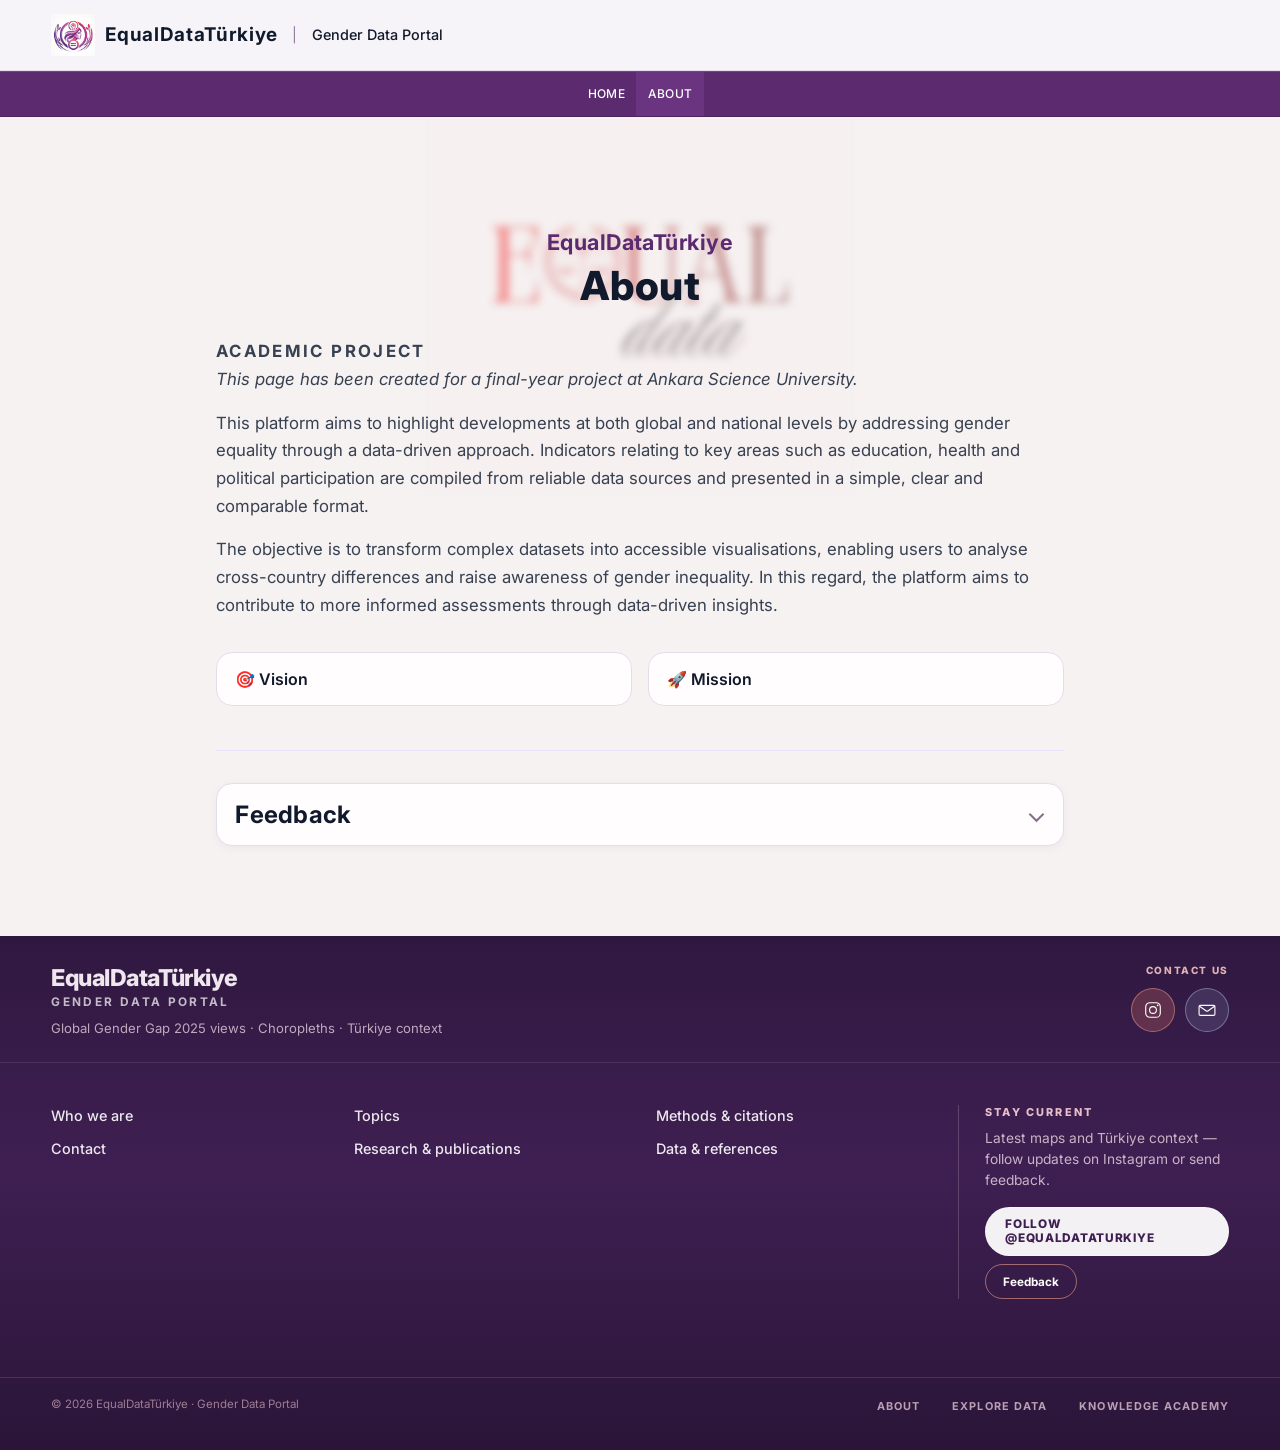
==== commit 1a328df8: "Deliver Knowledge Academy citations, richer footer UX, and marketing assets. Adds the academy biblio" ====
--- a/about.html
+++ b/about.html
@@ -2,7 +2,10 @@
 <html lang="en">
   <head>
     <meta charset="UTF-8" />
-    <meta name="viewport" content="width=device-width, initial-scale=1.0" />
+    <meta
+      name="viewport"
+      content="width=device-width, initial-scale=1.0, viewport-fit=cover"
+    />
     <meta
       name="description"
       content="About EqualDataTürkiye: academic gender data portal project, vision, mission, and contact."
@@ -203,67 +206,125 @@
       </div>
     </main>
 
-    <footer class="site-footer-mini" role="contentinfo">
-      <div class="container site-footer-mini-inner">
-        <a
-          class="site-footer-insta"
-          href="https://www.instagram.com/equaldataturkiye?igsh=ZmFvcmx2ZWwwNHFo&utm_source=qr"
-          target="_blank"
-          rel="noopener noreferrer"
-          aria-label="EqualDataTürkiye on Instagram"
-        >
-          <span class="site-footer-insta-ring">
-            <svg
-              class="site-footer-insta-svg"
-              xmlns="http://www.w3.org/2000/svg"
-              viewBox="0 0 24 24"
-              width="30"
-              height="30"
-              fill="none"
-              aria-hidden="true"
-            >
-              <defs>
-                <linearGradient
-                  id="instaStrokeGradAbout"
-                  x1="0%"
-                  y1="0%"
-                  x2="100%"
-                  y2="100%"
+    <footer class="portal-footer" aria-labelledby="portal-footer-heading-about">
+      <h2 id="portal-footer-heading-about" class="sr-only">EqualData Türkiye site footer</h2>
+
+      <div class="portal-footer-brandbar">
+        <div class="container portal-footer-brandbar-inner">
+          <div class="portal-footer-brandblock">
+            <span class="portal-footer-org">EqualDataTürkiye</span>
+            <span class="portal-footer-portal-label">Gender Data Portal</span>
+            <p class="portal-footer-dek">
+              Global Gender Gap 2025 views · Choropleths · Türkiye context
+            </p>
+          </div>
+          <div class="portal-footer-brand-aside">
+            <a class="portal-footer-pillar-strip" href="#contact-us">Contact us</a>
+            <div class="portal-footer-social-row">
+              <a
+                class="portal-footer-social-btn"
+                href="https://www.instagram.com/equaldataturkiye?igsh=ZmFvcmx2ZWwwNHFo&utm_source=qr"
+                target="_blank"
+                rel="noopener noreferrer"
+                aria-label="EqualDataTürkiye on Instagram"
+              >
+                <svg xmlns="http://www.w3.org/2000/svg" width="20" height="20" viewBox="0 0 24 24" fill="none" aria-hidden="true">
+                  <rect x="3.25" y="3.25" width="17.5" height="17.5" rx="5" stroke="currentColor" stroke-width="1.35" />
+                  <circle cx="12" cy="12" r="4.1" stroke="currentColor" stroke-width="1.35" />
+                  <circle cx="17.65" cy="6.35" r="1.05" fill="currentColor" />
+                </svg>
+              </a>
+              <a
+                class="portal-footer-social-btn portal-footer-social-btn--mail"
+                href="mailto:aycailica0@gmail.com?subject=Gender%20Data%20Portal%20%E2%80%94%20EqualDataT%C3%BCrkiye"
+                aria-label="Email aycailica0@gmail.com — EqualDataTürkiye"
+              >
+                <svg xmlns="http://www.w3.org/2000/svg" width="20" height="20" viewBox="0 0 24 24" fill="none" aria-hidden="true">
+                  <path
+                    d="M4 6.5h16c.83 0 1.5.67 1.5 1.5v9c0 .83-.67 1.5-1.5 1.5H4A1.5 1.5 0 0 1 2.5 17V8c0-.83.67-1.5 1.5-1.5Z"
+                    stroke="currentColor"
+                    stroke-width="1.35"
+                    stroke-linejoin="round"
+                  />
+                  <path d="m3 7.5 8.2 5.65a1.65 1.65 0 0 0 1.86 0L21 7.5" stroke="currentColor" stroke-width="1.35" stroke-linecap="round" stroke-linejoin="round" />
+                </svg>
+              </a>
+            </div>
+          </div>
+        </div>
+      </div>
+
+      <div class="portal-footer-body">
+        <div class="container portal-footer-middle">
+          <div class="portal-footer-grid portal-footer-grid--sitemap">
+            <div class="portal-footer-col">
+              <h3 class="portal-footer-col-title sr-only">Site</h3>
+              <ul class="portal-footer-links portal-footer-links--sitemap">
+                <li><a href="./about.html">Who we are</a></li>
+                <li><a href="./about.html#contact-us">Contact</a></li>
+              </ul>
+            </div>
+            <div class="portal-footer-col">
+              <h3 class="portal-footer-col-title sr-only">Themes &amp; research</h3>
+              <ul class="portal-footer-links portal-footer-links--sitemap">
+                <li><a href="./index.html#explore-the-data">Topics</a></li>
+                <li>
+                  <a
+                    href="https://www.weforum.org/publications/global-gender-gap-report-2025/"
+                    target="_blank"
+                    rel="noopener noreferrer"
+                    >Research &amp; publications</a
+                  >
+                </li>
+              </ul>
+            </div>
+            <div class="portal-footer-col">
+              <h3 class="portal-footer-col-title sr-only">Learning &amp; data</h3>
+              <ul class="portal-footer-links portal-footer-links--sitemap">
+                <li>
+                  <a
+                    href="./knowledge-academy.html#references-methodology"
+                    target="_blank"
+                    rel="noopener noreferrer"
+                    >Methods &amp; citations</a
+                  >
+                </li>
+                <li>
+                  <a href="./knowledge-academy.html#data-references">Data &amp; references</a>
+                </li>
+              </ul>
+            </div>
+
+            <div class="portal-footer-cta" aria-labelledby="portal-footer-cta-about">
+              <div class="portal-footer-cta-divider" aria-hidden="true"></div>
+              <p id="portal-footer-cta-about" class="portal-footer-cta-kicker">Stay current</p>
+              <p class="portal-footer-cta-text">
+                Latest maps and Türkiye context — follow updates on Instagram or send feedback.
+              </p>
+              <div class="portal-footer-cta-actions">
+                <a
+                  class="portal-footer-cta-primary"
+                  href="https://www.instagram.com/equaldataturkiye?igsh=ZmFvcmx2ZWwwNHFo&utm_source=qr"
+                  target="_blank"
+                  rel="noopener noreferrer"
+                  >Follow @equaldataturkiye</a
                 >
-                  <stop offset="0%" stop-color="#f8b8d8" />
-                  <stop offset="50%" stop-color="#c89fd8" />
-                  <stop offset="100%" stop-color="#7e4fab" />
-                </linearGradient>
-              </defs>
-              <rect
-                x="3.25"
-                y="3.25"
-                width="17.5"
-                height="17.5"
-                rx="5"
-                ry="5"
-                fill="none"
-                stroke="url(#instaStrokeGradAbout)"
-                stroke-width="1.35"
-              />
-              <circle
-                cx="12"
-                cy="12"
-                r="4.1"
-                fill="none"
-                stroke="url(#instaStrokeGradAbout)"
-                stroke-width="1.35"
-              />
-              <circle
-                cx="17.65"
-                cy="6.35"
-                r="1.05"
-                fill="url(#instaStrokeGradAbout)"
-              />
-            </svg>
-          </span>
-        </a>
-        <a class="site-footer-contact-link" href="#contact-us">Contact Us</a>
+                <a class="portal-footer-cta-secondary" href="./about.html#contact-us">Feedback</a>
+              </div>
+            </div>
+          </div>
+        </div>
+
+        <div class="portal-footer-bottom">
+          <div class="container portal-footer-bottom-inner">
+            <p class="portal-footer-copy">&copy; 2026 EqualDataTürkiye · Gender Data Portal</p>
+            <ul class="portal-footer-bottom-links">
+              <li><a href="./about.html">About</a></li>
+              <li><a href="./index.html#explore-the-data">Explore data</a></li>
+              <li><a href="./knowledge-academy.html">Knowledge Academy</a></li>
+            </ul>
+          </div>
+        </div>
       </div>
     </footer>
 
--- a/style.css
+++ b/style.css
@@ -21,9 +21,18 @@
   box-sizing: border-box;
 }
 
+img,
+picture,
+video {
+  max-width: 100%;
+  height: auto;
+}
+
 html {
   cursor: var(--cursor-female-20), auto;
   scroll-behavior: smooth;
+  -webkit-text-size-adjust: 100%;
+  text-size-adjust: 100%;
 }
 
 body {
@@ -31,6 +40,8 @@
   font-family: "Inter", Arial, sans-serif;
   color: var(--text-dark);
   background: var(--surface-soft);
+  overflow-x: clip;
+  padding-inline: env(safe-area-inset-left, 0px) env(safe-area-inset-right, 0px);
 }
 
 /* Typing fields: keep text caret semantics */
@@ -1121,18 +1132,54 @@
 .map-wrap {
   border: 1px solid #e4d7eb;
   background: #ffffff;
+  max-width: 100%;
+  overflow-x: clip;
 }
 
 .map-container {
   position: relative;
   width: 100%;
+  max-width: 100%;
 }
 
 .plotly-map {
   position: relative;
   z-index: 2;
   width: 100%;
+  max-width: 100%;
   height: 420px;
+  box-sizing: border-box;
+}
+
+/* Plotly can paint colorbar outside — keep graphics inside detail cards on narrow screens */
+.detail-card .plotly-map .js-plotly-plot {
+  max-width: 100% !important;
+}
+
+/**
+ * Comparator choropleths (education / health / political): panoramic “banner” frame on larger viewports —
+ * closer to dashboards (Our World In Data–style wide map strip than a tall square).
+ */
+@media (min-width: 641px) {
+  #detail-edu-map .map-container,
+  #detail-health-map .map-container,
+  #detail-pol-map .map-container {
+    aspect-ratio: 2.15 / 1;
+    max-height: min(460px, 72dvh);
+    border-radius: 10px;
+    overflow: hidden;
+  }
+
+  #detail-edu-map .plotly-map,
+  #detail-health-map .plotly-map,
+  #detail-pol-map .plotly-map {
+    position: absolute;
+    inset: 0;
+    width: 100%;
+    height: 100%;
+    min-height: 0;
+    max-height: none;
+  }
 }
 
 .detail-anchor {
@@ -2291,14 +2338,29 @@
 
   .search-area {
     width: 100%;
+    max-width: 100%;
   }
 
   .hero {
-    min-height: 560px;
+    min-height: clamp(460px, 78dvh, 560px);
   }
 
   .explore-grid {
     grid-template-columns: 1fr;
+    perspective: none;
+  }
+
+  /* Touch / narrow: disable 3D hover tilt — improves readability & avoids sticky hover states */
+  .explore-card:hover,
+  .explore-card:focus-within {
+    transform: none;
+    box-shadow: 0 2px 8px rgba(58, 29, 80, 0.08);
+    border-color: #e1d9e8;
+  }
+
+  .explore-card:hover .card-visual,
+  .explore-card:focus-within .card-visual {
+    transform: none;
   }
 }
 
@@ -2345,78 +2407,609 @@
   }
 }
 
-/* Minimal site footer: Instagram + Contact Us */
-.site-footer-mini {
-  background: #fff;
-  border-top: 1px solid #ece5f2;
-  padding: 1.75rem 1rem 2.25rem;
-}
-
-.site-footer-mini-inner {
-  display: flex;
-  flex-direction: column;
+/* -----------------------------------------------------------------------
+   Expanded site footer — brand palette · World Bank–style IA (columns + CTA)
+   ----------------------------------------------------------------------- */
+#explore-the-data {
+  scroll-margin-top: 4.5rem;
+}
+
+.portal-footer {
+  margin-top: 0;
+  background: linear-gradient(180deg, #2f1840 0%, #3f1f52 45%, #2a1538 100%);
+  color: rgba(255, 248, 252, 0.92);
+}
+
+.portal-footer-brandbar {
+  border-bottom: 1px solid rgba(255, 255, 255, 0.1);
+}
+
+.portal-footer-brandbar-inner {
+  display: flex;
+  flex-wrap: wrap;
+  align-items: flex-start;
+  justify-content: space-between;
+  gap: 1.5rem;
+  padding: 1.75rem 0 1.5rem;
+}
+
+.portal-footer-org {
+  display: block;
+  font-size: clamp(1.15rem, 2.8vw, 1.45rem);
+  font-weight: 800;
+  letter-spacing: -0.02em;
+}
+
+.portal-footer-portal-label {
+  display: block;
+  margin-top: 0.2rem;
+  font-size: 0.74rem;
+  font-weight: 700;
+  letter-spacing: 0.2em;
+  text-transform: uppercase;
+  opacity: 0.78;
+}
+
+.portal-footer-dek {
+  margin: 0.6rem 0 0;
+  font-size: 0.82rem;
+  line-height: 1.46;
+  color: rgba(255, 237, 244, 0.68);
+}
+
+.portal-footer-brand-aside {
+  text-align: right;
+  flex: 1 1 220px;
+  min-width: min(260px, 100%);
+}
+
+.portal-footer-pillar-strip {
+  display: block;
+  margin: 0 0 0.75rem auto;
+  max-width: 22rem;
+  font-size: 0.625rem;
+  font-weight: 800;
+  letter-spacing: 0.16em;
+  text-transform: uppercase;
+  color: rgba(255, 207, 198, 0.85);
+  text-decoration: none;
+  text-align: right;
+  transition: color 0.2s ease;
+}
+
+a.portal-footer-pillar-strip:hover {
+  color: rgba(255, 232, 236, 0.98);
+}
+
+a.portal-footer-pillar-strip:focus-visible {
+  outline: 2px solid #ffab8f;
+  outline-offset: 3px;
+  border-radius: 4px;
+}
+
+.portal-footer-social-row {
+  display: flex;
+  flex-wrap: wrap;
   align-items: center;
-  gap: 0.55rem;
-}
-
-.site-footer-insta {
-  display: flex;
+  justify-content: flex-end;
+  gap: 0.6rem;
+}
+
+.portal-footer-social-btn {
+  width: 44px;
+  height: 44px;
+  border-radius: 999px;
+  display: inline-flex;
   align-items: center;
   justify-content: center;
+  color: #fffefd;
+  background: rgba(255, 127, 106, 0.22);
+  border: 1px solid rgba(255, 171, 143, 0.45);
+  transition:
+    transform 0.2s ease,
+    background 0.2s ease;
+}
+
+.portal-footer-social-btn:hover {
+  transform: scale(1.06);
+  background: rgba(255, 127, 106, 0.38);
+}
+
+.portal-footer-social-btn:focus-visible {
+  outline: 2px solid #ffab8f;
+  outline-offset: 3px;
+}
+
+.portal-footer-social-btn--mail {
+  background: rgba(186, 220, 255, 0.12);
+  border-color: rgba(186, 220, 255, 0.38);
+}
+
+.portal-footer-social-btn--mail:hover {
+  background: rgba(186, 220, 255, 0.24);
+}
+
+.portal-footer-social-btn--mail:focus-visible {
+  outline-color: #9fd4ff;
+}
+
+.portal-footer-body {
+  padding: 0 0 0.75rem;
+}
+
+.portal-footer-grid {
+  display: grid;
+  gap: clamp(1.25rem, 3vw, 2rem);
+  grid-template-columns: repeat(4, minmax(0, 1fr));
+  padding: clamp(1.85rem, 4vw, 2.65rem) 0;
+}
+
+.portal-footer-col-title {
+  margin: 0 0 0.65rem;
+  font-size: 0.72rem;
+  font-weight: 800;
+  letter-spacing: 0.18em;
+  text-transform: uppercase;
+  color: rgba(255, 183, 196, 0.95);
+}
+
+.portal-footer-links {
+  margin: 0;
+  padding: 0;
+  list-style: none;
+}
+
+.portal-footer-links li {
+  margin-bottom: 0.45rem;
+}
+
+.portal-footer-links a {
+  color: rgba(255, 255, 255, 0.9);
   text-decoration: none;
-  transition: transform 0.2s ease;
-}
-
-.site-footer-insta:hover {
-  transform: scale(1.05);
-}
-
-.site-footer-insta:focus-visible {
-  outline: 2px solid #a67fd4;
-  outline-offset: 5px;
-  border-radius: 50%;
-}
-
-.site-footer-insta-ring {
-  display: flex;
+  font-size: 0.88rem;
+  font-weight: 500;
+}
+
+.portal-footer-links a:hover {
+  color: var(--btn-bg);
+  text-decoration: underline;
+  text-underline-offset: 3px;
+}
+
+.portal-footer-links a:focus-visible {
+  outline: 2px solid rgba(255, 171, 143, 0.75);
+  outline-offset: 3px;
+  border-radius: 3px;
+}
+
+.portal-footer-cta {
+  grid-column: 4;
+  grid-row: 1;
+  padding-left: clamp(0.5rem, 2vw, 1.85rem);
+  border-left: 1px solid rgba(255, 255, 255, 0.18);
+}
+
+.portal-footer-cta-divider {
+  display: none;
+}
+
+.portal-footer-cta-kicker {
+  margin: 0;
+  font-size: 0.68rem;
+  font-weight: 800;
+  letter-spacing: 0.2em;
+  text-transform: uppercase;
+  color: rgba(255, 213, 220, 0.88);
+}
+
+.portal-footer-cta-text {
+  margin: 0.52rem 0 0;
+  font-size: 0.86rem;
+  line-height: 1.54;
+  color: rgba(255, 239, 244, 0.72);
+}
+
+.portal-footer-cta-actions {
+  display: flex;
+  flex-wrap: wrap;
+  gap: 0.55rem;
+  margin-top: 1rem;
+}
+
+.portal-footer-cta-primary {
+  display: inline-flex;
   align-items: center;
   justify-content: center;
-  width: 76px;
-  height: 76px;
-  border-radius: 50%;
-  box-sizing: border-box;
-  background:
-    linear-gradient(#fff, #fff) padding-box,
-    linear-gradient(135deg, #f8c8e2, #c89fd8, #7e4fab) border-box;
-  border: 1.5px solid transparent;
-  box-shadow: 0 4px 16px rgba(91, 42, 111, 0.1);
-}
-
-.site-footer-insta-svg {
-  display: block;
-}
-
-.site-footer-contact-link {
-  font-family: "Inter", system-ui, sans-serif;
-  font-size: 0.72rem;
-  font-weight: 600;
-  letter-spacing: 0.12em;
+  padding: 0.58rem 1.2rem;
+  border-radius: 999px;
+  font-size: 0.74rem;
+  font-weight: 800;
+  letter-spacing: 0.06em;
   text-transform: uppercase;
   text-decoration: none;
-  color: #8b5bb8;
-  transition: color 0.2s ease;
-}
-
-.site-footer-contact-link:hover {
+  background: rgba(255, 255, 255, 0.94);
+  color: var(--purple-deep, #3f1f52);
+  border: 1px solid rgba(255, 255, 255, 0.35);
+}
+
+.portal-footer-cta-primary:hover {
+  background: var(--btn-bg);
+  color: #2a1538;
+}
+
+.portal-footer-cta-secondary {
+  display: inline-flex;
+  align-items: center;
+  justify-content: center;
+  padding: 0.58rem 1.05rem;
+  border-radius: 999px;
+  font-size: 0.73rem;
+  font-weight: 700;
+  text-decoration: none;
+  color: #fffefb;
+  border: 1px solid rgba(255, 171, 143, 0.55);
+  background: transparent;
+}
+
+.portal-footer-cta-secondary:hover {
+  border-color: #ffebd8;
+}
+
+.portal-footer-cta-primary:focus-visible,
+.portal-footer-cta-secondary:focus-visible {
+  outline: 2px solid #ffebcc;
+  outline-offset: 3px;
+}
+
+.portal-footer-middle {
+  padding-bottom: 0.35rem;
+}
+
+.portal-footer-grid--sitemap .portal-footer-col {
+  min-width: 0;
+}
+
+.portal-footer-links--sitemap {
+  list-style: none;
+  margin: 0;
+  padding: 0;
+}
+
+.portal-footer-links--sitemap li {
+  margin-bottom: 0.78rem;
+}
+
+.portal-footer-links--sitemap li:last-child {
+  margin-bottom: 0;
+}
+
+.portal-footer-links--sitemap a {
+  font-size: 0.9rem;
+  font-weight: 500;
+}
+
+.portal-footer-bottom {
+  margin-top: 1.85rem;
+  padding: 1.05rem 0 1.5rem;
+  border-top: 1px solid rgba(255, 255, 255, 0.12);
+}
+
+.portal-footer-bottom-inner {
+  display: grid;
+  grid-template-columns: 1fr auto;
+  align-items: center;
+  gap: 0.85rem 1.75rem;
+}
+
+.portal-footer-copy {
+  margin: 0;
+  font-size: 0.72rem;
+  color: rgba(255, 208, 220, 0.55);
+}
+
+.portal-footer-bottom-links {
+  margin: 0;
+  padding: 0;
+  display: flex;
+  flex-wrap: wrap;
+  justify-content: flex-end;
+  gap: 0.55rem 2rem;
+  list-style: none;
+}
+
+.portal-footer-bottom-links a {
+  font-size: 0.68rem;
+  font-weight: 700;
+  letter-spacing: 0.1em;
+  text-transform: uppercase;
+  color: rgba(255, 224, 234, 0.68);
+  text-decoration: none;
+}
+
+.portal-footer-bottom-links a:hover {
+  color: #ffd4cc;
+  text-decoration: underline;
+}
+
+/* Knowledge Academy inner page */
+.academy-inner {
+  max-width: min(896px, 100%);
+}
+
+.academy-page-header {
+  text-align: center;
+  margin-bottom: 2rem;
+}
+
+.academy-intro {
+  margin: 0.85rem auto 0;
+  max-width: 36rem;
+  font-size: 0.96rem;
+  line-height: 1.62;
+  color: #475569;
+}
+
+.academy-cards {
+  display: flex;
+  flex-direction: column;
+  gap: 1.35rem;
+  margin-bottom: 2rem;
+}
+
+.academy-card {
+  padding: 1.35rem 1.45rem;
+  border-radius: 14px;
+  border: 1px solid #e3dcea;
+  background: var(--surface-card);
+  box-shadow: 0 4px 16px rgba(63, 31, 82, 0.06);
+}
+
+.academy-card h2 {
+  margin: 0 0 0.55rem;
+  font-size: 1.2rem;
+  font-weight: 800;
+  color: #3f1f52;
+}
+
+.academy-card p {
+  margin: 0;
+  font-size: 0.915rem;
+  line-height: 1.62;
+  color: #374151;
+}
+
+.academy-card p + p {
+  margin-top: 0.75rem;
+}
+
+.academy-inline-link {
   color: #5b2a6f;
+  font-weight: 700;
+}
+
+.academy-inline-link:hover {
+  color: var(--btn-bg);
+}
+
+.academy-methods {
+  padding: 1.55rem 1.45rem 1.7rem;
+  border-radius: 14px;
+  background: linear-gradient(135deg, #faf8fc 0%, #fffefd 52%, #fff5f8 100%);
+  border: 1px solid #e9dfeb;
+}
+
+.academy-methods h2 {
+  margin: 0 0 1rem;
+  font-size: 1.2rem;
+  font-weight: 800;
+  color: #442054;
+}
+
+.academy-methods-list {
+  margin: 0;
+  padding-left: 1.08rem;
+  font-size: 0.905rem;
+  line-height: 1.62;
+  color: #433;
+}
+
+#data-references,
+#refs-portal-panels,
+#refs-bibliography-apa {
+  scroll-margin-top: 5rem;
+}
+
+.academy-refs {
+  margin-top: 2rem;
+  padding: 1.55rem 1.45rem 1.75rem;
+  border-radius: 14px;
+  background: var(--surface-card);
+  border: 1px solid #e3dcea;
+  box-shadow: 0 4px 18px rgba(63, 31, 82, 0.07);
+}
+
+.academy-refs h2 {
+  margin: 0 0 0.65rem;
+  font-size: 1.2rem;
+  font-weight: 800;
+  color: #3f1f52;
+}
+
+.academy-refs-lead {
+  margin: 0 0 1rem;
+  font-size: 0.92rem;
+  line-height: 1.62;
+  color: #475569;
+}
+
+.academy-refs-list {
+  margin: 0;
+  padding-left: 1.12rem;
+  font-size: 0.905rem;
+  line-height: 1.62;
+  color: #374151;
+}
+
+.academy-refs-list a {
+  color: #5b2a6f;
+  font-weight: 700;
+}
+
+.academy-refs-list a:hover {
+  color: var(--btn-bg);
+}
+
+.academy-refs h3 {
+  margin: 1.35rem 0 0.5rem;
+  font-size: 1.02rem;
+  font-weight: 800;
+  color: #3f1f52;
+}
+
+.academy-refs-sublead {
+  margin: 0 0 0.85rem;
+  font-size: 0.865rem;
+  line-height: 1.58;
+  color: #64748b;
+}
+
+.academy-refs-by-viz {
+  margin: 0 0 0.85rem;
+  padding-left: 1.14rem;
+  font-size: 0.905rem;
+  line-height: 1.62;
+  color: #374151;
+}
+
+.academy-refs-by-viz li + li {
+  margin-top: 0.62rem;
+}
+
+.academy-refs-by-viz a {
+  color: #5b2a6f;
+  font-weight: 700;
+  text-underline-offset: 2px;
+}
+
+.academy-refs-by-viz a:hover {
+  color: var(--btn-bg);
+}
+
+.academy-refs-biblio-ref {
+  display: inline-block;
+  margin-left: 0.35rem;
+  font-size: 0.82rem;
+  font-weight: 600;
+  color: #64748b;
+}
+
+.academy-biblio-apa {
+  margin: 0;
+  padding-left: 1.35rem;
+  font-size: 0.895rem;
+  line-height: 1.62;
+  color: #1e293b;
+}
+
+.academy-biblio-apa li + li {
+  margin-top: 0.92rem;
+}
+
+.academy-biblio-apa a {
+  word-break: break-word;
+  color: #5b2a6f;
+  font-weight: 700;
+}
+
+.academy-biblio-apa a:hover {
+  color: var(--btn-bg);
+}
+
+.detail-source-biblio {
+  margin: 0.55rem 0 0;
+  font-size: 0.78rem;
+  line-height: 1.5;
+  color: #64748b;
+}
+
+.detail-source-biblio a {
+  color: #5b2a6f;
+  font-weight: 600;
   text-decoration: underline;
   text-underline-offset: 2px;
 }
 
-.site-footer-contact-link:focus-visible {
-  outline: 2px solid #8b5bb8;
-  outline-offset: 3px;
-  border-radius: 4px;
+.detail-source-biblio a:hover {
+  color: var(--btn-bg);
+}
+
+.academy-refs-note {
+  margin: 1rem 0 0;
+  padding-top: 0.95rem;
+  border-top: 1px dashed #e3dcea;
+  font-size: 0.82rem;
+  line-height: 1.55;
+  color: #64748b;
+}
+
+
+@media (max-width: 960px) {
+  .portal-footer-grid {
+    grid-template-columns: repeat(2, minmax(0, 1fr));
+  }
+
+  .portal-footer-cta {
+    grid-column: span 2;
+    grid-row: auto;
+    padding-left: 0;
+    border-left: none;
+    border-top: 1px solid rgba(255, 255, 255, 0.15);
+    padding-top: 1.45rem;
+  }
+
+  .portal-footer-brand-aside {
+    text-align: left;
+  }
+
+  .portal-footer-social-row {
+    justify-content: flex-start;
+  }
+
+  .portal-footer-pillar-strip {
+    margin-left: 0;
+    text-align: left;
+  }
+}
+
+@media (max-width: 560px) {
+  .portal-footer-grid {
+    grid-template-columns: 1fr;
+  }
+
+  .portal-footer-cta {
+    grid-column: 1;
+  }
+
+  .portal-footer-copy,
+  .portal-footer-bottom-links {
+    width: 100%;
+    justify-content: center;
+    text-align: center;
+  }
+
+  .portal-footer-bottom-inner {
+    grid-template-columns: 1fr;
+    justify-items: center;
+    text-align: center;
+  }
+
+  .portal-footer-bottom-links {
+    justify-content: center;
+  }
+
+  #explore-the-data {
+    scroll-margin-top: 5.75rem;
+  }
 }
 
 /* TÜİK health dashboard (under Health detail map) */
@@ -3247,4 +3840,132 @@
   .pol-emp-callout {
     padding: 1rem 1.1rem;
   }
-}
+
+  .pol-emp-row {
+    flex-direction: column;
+    align-items: stretch;
+    gap: 0.75rem;
+    padding: 0.92rem;
+  }
+
+  .pol-emp-row-top {
+    flex-direction: column;
+    align-items: flex-start;
+    gap: 0.35rem;
+  }
+
+  .pol-emp-value {
+    align-self: flex-start;
+  }
+}
+
+@media (max-width: 640px) {
+  .explore-section {
+    padding: 2rem 0 2.5rem;
+  }
+
+  .explore-card .card-visual {
+    height: min(176px, 42vw);
+  }
+
+  .explore-card {
+    padding: 0.75rem 0.82rem 1.05rem;
+  }
+
+  .detail-card {
+    padding: 0.85rem 0.92rem 1rem;
+    max-width: 100%;
+  }
+
+  .detail-sticky-bar {
+    margin: -0.85rem -0.92rem 0.75rem;
+    padding: 0.45rem 0.92rem 0.52rem;
+  }
+
+  .detail-lead {
+    font-size: 0.92rem;
+    line-height: 1.55;
+  }
+
+  .detail-close {
+    min-width: 44px;
+    min-height: 44px;
+    border-radius: 12px;
+  }
+
+  .detail-jump-nav a {
+    display: inline-flex;
+    align-items: center;
+    min-height: 40px;
+    padding: 0.32rem 0.72rem;
+  }
+
+  .card-toggle {
+    padding-block: 0.4rem;
+    min-height: 48px;
+  }
+
+  /* Comparator maps: boxed frame + fills width (Plotly resize + choroplethLayoutForViewport compact) */
+  .plotly-map {
+    height: clamp(278px, 52dvh, 400px);
+  }
+
+  #detail-edu-map .map-container,
+  #detail-health-map .map-container,
+  #detail-pol-map .map-container {
+    position: relative;
+    aspect-ratio: 4 / 3;
+    min-height: clamp(260px, 50dvh, 380px);
+    max-height: 58dvh;
+    border-radius: 10px;
+    overflow: hidden;
+    max-width: 100%;
+  }
+
+  #detail-edu-map .plotly-map,
+  #detail-health-map .plotly-map,
+  #detail-pol-map .plotly-map {
+    position: absolute;
+    inset: 0;
+    width: 100%;
+    height: 100%;
+    min-height: 0;
+    max-height: none;
+  }
+
+  .main-nav .container {
+    width: 100%;
+    padding-inline: 0;
+    max-width: none;
+    margin-inline: 0;
+  }
+
+  .main-nav ul {
+    flex-wrap: nowrap;
+    justify-content: flex-start;
+    gap: 0;
+    overflow-x: auto;
+    overflow-y: hidden;
+    -webkit-overflow-scrolling: touch;
+    scroll-snap-type: x proximity;
+    padding: 0 0.85rem calc(6px + env(safe-area-inset-bottom, 0px));
+  }
+
+  .main-nav ul::-webkit-scrollbar {
+    height: 4px;
+  }
+
+  .main-nav ul::-webkit-scrollbar-thumb {
+    background: rgba(255, 255, 255, 0.25);
+    border-radius: 999px;
+  }
+
+  .main-nav a {
+    flex: 0 0 auto;
+    white-space: nowrap;
+    scroll-snap-align: start;
+    padding: 0.9rem 1.05rem;
+    font-size: 0.72rem;
+    letter-spacing: 0.05em;
+  }
+}
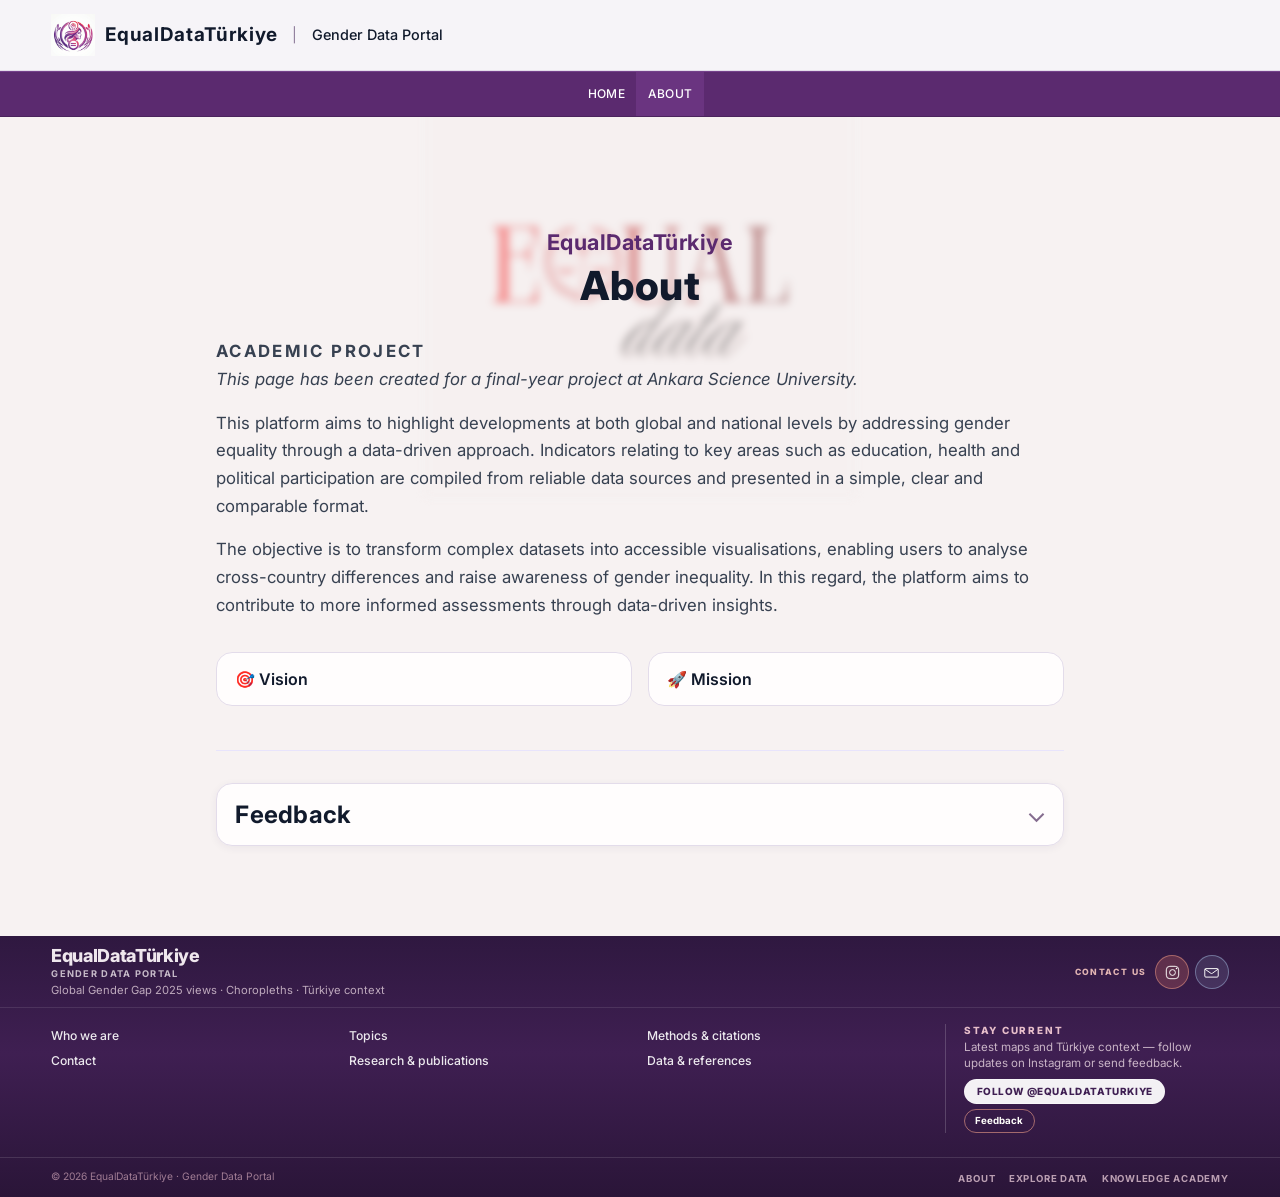
==== commit 890d0e69: "Align education TÜİK palette with choropleth; simplify About feedback to Instagram DM Co-authored-by" ====
--- a/about.html
+++ b/about.html
@@ -154,40 +154,15 @@
               id="about-contact-panel"
               class="about-contact-panel"
               role="region"
-              aria-label="Contact form and social links"
+              aria-label="Feedback and Instagram contact"
               hidden
             >
             <div class="feedback">
               <h3 class="feedback-card-heading">Your Feedback Matters</h3>
               <p>
-                Your feedback helps improve this project. You can also reach us
-                via Instagram.
+                Your feedback helps improve this project. Send us a direct
+                message on Instagram.
               </p>
-
-              <form id="about-contact-form" novalidate>
-                <label for="about-feedback-learn">What did you learn?</label>
-                <textarea
-                  id="about-feedback-learn"
-                  name="learn"
-                  rows="3"
-                  placeholder="Write your thoughts..."
-                ></textarea>
-
-                <label for="about-feedback-suggestions">Suggestions</label>
-                <textarea
-                  id="about-feedback-suggestions"
-                  name="suggestions"
-                  rows="3"
-                  placeholder="How can we improve?"
-                ></textarea>
-
-                <button type="submit">Submit Feedback</button>
-                <p
-                  id="about-contact-form-status"
-                  class="about-contact-form-status"
-                  hidden
-                ></p>
-              </form>
 
               <div class="social-links">
                 <a
--- a/style.css
+++ b/style.css
@@ -479,12 +479,12 @@
   max-width: 600px;
   margin: 0 auto;
   padding: 30px;
-  background: #fff;
+  background: linear-gradient(180deg, #fffefd 0%, #fff5f9 100%);
   border-radius: 16px;
-  box-shadow: 0 10px 30px rgba(0, 0, 0, 0.1);
+  box-shadow: 0 10px 30px rgba(91, 42, 111, 0.1);
   text-align: center;
   font-family: "Inter", system-ui, sans-serif;
-  border: 1px solid #ede9f7;
+  border: 1px solid #f3bfd7;
 }
 
 .page-about .about-contact .feedback-card-heading {
@@ -496,75 +496,13 @@
 
 .page-about .about-contact .feedback > p {
   color: #666;
-  margin: 0 0 20px;
+  margin: 0 0 1.35rem;
   font-size: 0.92rem;
   line-height: 1.55;
 }
 
-.page-about .about-contact .feedback form {
-  display: flex;
-  flex-direction: column;
-  gap: 10px;
-  text-align: left;
-}
-
-.page-about .about-contact .feedback label {
-  display: block;
-  margin-top: 4px;
-  font-size: 0.82rem;
-  font-weight: 600;
-  color: #444;
-}
-
-.page-about .about-contact .feedback textarea {
-  width: 100%;
-  box-sizing: border-box;
-  padding: 12px;
-  border-radius: 8px;
-  border: 1px solid #ddd;
-  resize: none;
-  font-family: inherit;
-  font-size: 0.88rem;
-  line-height: 1.45;
-}
-
-.page-about .about-contact .feedback textarea:focus-visible {
-  outline: 2px solid #6c4cf1;
-  outline-offset: 2px;
-  border-color: #b8a6f5;
-}
-
-.page-about .about-contact .feedback button[type="submit"] {
-  margin-top: 6px;
-  background: #6c4cf1;
-  color: #fff;
-  padding: 12px;
-  border: none;
-  border-radius: 8px;
-  cursor: var(--cursor-female-28), pointer;
-  font: inherit;
-  font-weight: 600;
-  transition: background 0.3s ease;
-}
-
-.page-about .about-contact .feedback button[type="submit"]:hover {
-  background: #5a3be0;
-}
-
-.page-about .about-contact .feedback button[type="submit"]:focus-visible {
-  outline: 2px solid #442054;
-  outline-offset: 3px;
-}
-
-.page-about .about-contact-form-status {
-  margin: 0;
-  font-size: 0.85rem;
-  color: #5b2a6f;
-  text-align: center;
-}
-
 .page-about .about-contact .social-links {
-  margin-top: 25px;
+  margin-top: 0;
   display: flex;
   flex-direction: column;
   gap: 10px;
@@ -580,16 +518,26 @@
 }
 
 .page-about .about-contact .dm-btn {
-  background: #111;
-  color: #fff;
+  background: linear-gradient(135deg, #5b2a6f 0%, #a63a73 52%, #ff7f6a 100%);
+  color: #fffefd;
+  border: 2px solid #5b2a6f;
+  box-shadow: 0 6px 20px rgba(91, 42, 111, 0.22);
+  transition:
+    background 0.25s ease,
+    border-color 0.25s ease,
+    box-shadow 0.25s ease,
+    transform 0.2s ease;
 }
 
 .page-about .about-contact .dm-btn:hover {
-  background: #333;
+  background: linear-gradient(135deg, #6a3480 0%, #c04d85 50%, #ff967d 100%);
+  border-color: #74418b;
+  box-shadow: 0 8px 24px rgba(91, 42, 111, 0.28);
+  transform: translateY(-1px);
 }
 
 .page-about .about-contact .btn:focus-visible {
-  outline: 2px solid #6c4cf1;
+  outline: 2px solid #ffab8f;
   outline-offset: 3px;
 }
 
@@ -1395,17 +1343,18 @@
 
 /* TÜİK education infographic (inside Access to education detail card) */
 .edu-tuik {
-  --tuik-violet: #6c4cf1;
-  --tuik-violet-soft: #ece8fd;
-  --tuik-violet-mid: #a598f0;
+  /* Aligned with education choropleth (script.js colorscale) */
+  --tuik-violet: #a63a73;
+  --tuik-violet-soft: #fde7f1;
+  --tuik-violet-mid: #d77aa9;
   --tuik-text: #1e293b;
   --tuik-muted: #64748b;
   --tuik-surface: #ffffff;
-  --tuik-shadow: 0 4px 24px rgba(108, 76, 241, 0.08);
+  --tuik-shadow: 0 4px 24px rgba(166, 58, 115, 0.08);
   --tuik-radius: 14px;
   margin-top: 1.35rem;
   padding-top: 1.35rem;
-  border-top: 1px solid #e8e4fc;
+  border-top: 1px solid #f3bfd7;
   font-family: "Inter", system-ui, -apple-system, Segoe UI, Roboto, sans-serif;
 }
 
@@ -1433,7 +1382,7 @@
   background: var(--tuik-surface);
   border-radius: var(--tuik-radius);
   box-shadow: var(--tuik-shadow);
-  border: 1px solid rgba(108, 76, 241, 0.12);
+  border: 1px solid rgba(166, 58, 115, 0.12);
   padding: 1.25rem 1.35rem 1.35rem;
   margin-bottom: 1.25rem;
 }
@@ -1459,7 +1408,7 @@
   padding: 0.85rem 0.5rem;
   border-radius: 12px;
   background: linear-gradient(180deg, #faf9ff 0%, #fff 100%);
-  border: 1px solid rgba(108, 76, 241, 0.1);
+  border: 1px solid rgba(166, 58, 115, 0.1);
 }
 
 .edu-tuik-stat-value {
@@ -1483,7 +1432,7 @@
   background: var(--tuik-surface);
   border-radius: var(--tuik-radius);
   box-shadow: var(--tuik-shadow);
-  border: 1px solid rgba(108, 76, 241, 0.1);
+  border: 1px solid rgba(166, 58, 115, 0.1);
   padding: 1.2rem 1.25rem 1.3rem;
   margin-bottom: 1rem;
 }
@@ -1672,7 +1621,7 @@
   height: 32px;
   border-radius: 10px;
   background: #f8fafc;
-  border: 1px dashed rgba(108, 76, 241, 0.35);
+  border: 1px dashed rgba(166, 58, 115, 0.35);
   display: flex;
   align-items: center;
   justify-content: center;
@@ -1827,11 +1776,11 @@
     from -90deg,
     var(--tuik-violet) 0deg,
     var(--tuik-violet) calc(3.6deg * var(--stem-p)),
-    #e8e4fc 0
+    #f3bfd7 0
   );
   display: grid;
   place-items: center;
-  box-shadow: 0 2px 12px rgba(108, 76, 241, 0.15);
+  box-shadow: 0 2px 12px rgba(166, 58, 115, 0.15);
 }
 
 .tuik-donut-hole {
@@ -1845,7 +1794,7 @@
   justify-content: center;
   text-align: center;
   padding: 0.35rem;
-  box-shadow: inset 0 0 0 1px rgba(108, 76, 241, 0.08);
+  box-shadow: inset 0 0 0 1px rgba(166, 58, 115, 0.08);
 }
 
 .tuik-donut-pct {
@@ -1893,8 +1842,8 @@
 }
 
 .tuik-dot--other {
-  background: #e8e4fc;
-  box-shadow: inset 0 0 0 1px rgba(108, 76, 241, 0.2);
+  background: #f3bfd7;
+  box-shadow: inset 0 0 0 1px rgba(166, 58, 115, 0.2);
 }
 
 .tuik-rep {
@@ -1926,12 +1875,12 @@
 .tuik-rep-fill {
   height: 100%;
   border-radius: 999px;
-  background: linear-gradient(90deg, var(--tuik-violet), #8b6cf7);
+  background: linear-gradient(90deg, var(--tuik-violet), #d77aa9);
   min-width: 3px;
 }
 
 .tuik-rep-fill--low {
-  background: linear-gradient(90deg, #c4b5fd, var(--tuik-violet));
+  background: linear-gradient(90deg, #f3bfd7, var(--tuik-violet));
 }
 
 .tuik-rep-val {
@@ -1983,11 +1932,11 @@
 }
 
 .tuik-poverty-fill--mid {
-  background: #8b6cf7;
+  background: #d77aa9;
 }
 
 .tuik-poverty-fill--low {
-  background: #c4b5fd;
+  background: #f3bfd7;
 }
 
 .tuik-poverty-val {
@@ -2001,10 +1950,10 @@
 .edu-tuik-insight {
   margin: 0.25rem 0 0.85rem;
   padding: 1rem 1.15rem;
-  background: linear-gradient(135deg, #faf9ff 0%, #fff 55%);
-  border: 1px solid rgba(108, 76, 241, 0.18);
+  background: linear-gradient(135deg, #fff5f9 0%, #fff 55%);
+  border: 1px solid rgba(166, 58, 115, 0.18);
   border-radius: var(--tuik-radius);
-  box-shadow: 0 2px 14px rgba(108, 76, 241, 0.06);
+  box-shadow: 0 2px 14px rgba(166, 58, 115, 0.06);
 }
 
 .edu-tuik-insight p {
@@ -2029,18 +1978,18 @@
 }
 
 .edu-tuik-source a {
-  color: #6c4cf1;
+  color: #a63a73;
   text-decoration: underline;
   text-decoration-thickness: 1px;
   text-underline-offset: 2px;
 }
 
 .edu-tuik-source a:hover {
-  color: #5538d9;
+  color: #6a0f3c;
 }
 
 .edu-tuik-source a:focus-visible {
-  outline: 2px solid #6c4cf1;
+  outline: 2px solid #a63a73;
   outline-offset: 2px;
   border-radius: 2px;
 }
@@ -2427,47 +2376,53 @@
 .portal-footer-brandbar-inner {
   display: flex;
   flex-wrap: wrap;
-  align-items: flex-start;
+  align-items: center;
   justify-content: space-between;
-  gap: 1.5rem;
-  padding: 1.75rem 0 1.5rem;
+  gap: 0.45rem 0.75rem;
+  padding: 0.65rem 0 0.55rem;
 }
 
 .portal-footer-org {
   display: block;
-  font-size: clamp(1.15rem, 2.8vw, 1.45rem);
+  font-size: clamp(0.92rem, 2.1vw, 1.12rem);
   font-weight: 800;
   letter-spacing: -0.02em;
+  line-height: 1.15;
 }
 
 .portal-footer-portal-label {
   display: block;
-  margin-top: 0.2rem;
-  font-size: 0.74rem;
+  margin-top: 0.06rem;
+  font-size: 0.58rem;
   font-weight: 700;
-  letter-spacing: 0.2em;
+  letter-spacing: 0.14em;
   text-transform: uppercase;
   opacity: 0.78;
 }
 
 .portal-footer-dek {
-  margin: 0.6rem 0 0;
-  font-size: 0.82rem;
-  line-height: 1.46;
+  margin: 0.28rem 0 0;
+  font-size: 0.7rem;
+  line-height: 1.35;
   color: rgba(255, 237, 244, 0.68);
 }
 
 .portal-footer-brand-aside {
+  display: flex;
+  flex-wrap: wrap;
+  align-items: center;
+  justify-content: flex-end;
+  gap: 0.4rem 0.55rem;
   text-align: right;
-  flex: 1 1 220px;
-  min-width: min(260px, 100%);
+  flex: 0 1 auto;
+  min-width: 0;
 }
 
 .portal-footer-pillar-strip {
   display: block;
-  margin: 0 0 0.75rem auto;
-  max-width: 22rem;
-  font-size: 0.625rem;
+  margin: 0;
+  max-width: none;
+  font-size: 0.54rem;
   font-weight: 800;
   letter-spacing: 0.16em;
   text-transform: uppercase;
@@ -2489,15 +2444,15 @@
 
 .portal-footer-social-row {
   display: flex;
-  flex-wrap: wrap;
+  flex-wrap: nowrap;
   align-items: center;
   justify-content: flex-end;
-  gap: 0.6rem;
+  gap: 0.35rem;
 }
 
 .portal-footer-social-btn {
-  width: 44px;
-  height: 44px;
+  width: 34px;
+  height: 34px;
   border-radius: 999px;
   display: inline-flex;
   align-items: center;
@@ -2510,6 +2465,11 @@
     background 0.2s ease;
 }
 
+.portal-footer-social-btn svg {
+  width: 17px;
+  height: 17px;
+}
+
 .portal-footer-social-btn:hover {
   transform: scale(1.06);
   background: rgba(255, 127, 106, 0.38);
@@ -2534,14 +2494,14 @@
 }
 
 .portal-footer-body {
-  padding: 0 0 0.75rem;
+  padding: 0;
 }
 
 .portal-footer-grid {
   display: grid;
-  gap: clamp(1.25rem, 3vw, 2rem);
+  gap: clamp(0.45rem, 1.2vw, 0.85rem);
   grid-template-columns: repeat(4, minmax(0, 1fr));
-  padding: clamp(1.85rem, 4vw, 2.65rem) 0;
+  padding: clamp(0.65rem, 1.5vw, 1rem) 0;
 }
 
 .portal-footer-col-title {
@@ -2560,13 +2520,13 @@
 }
 
 .portal-footer-links li {
-  margin-bottom: 0.45rem;
+  margin-bottom: 0.32rem;
 }
 
 .portal-footer-links a {
   color: rgba(255, 255, 255, 0.9);
   text-decoration: none;
-  font-size: 0.88rem;
+  font-size: 0.82rem;
   font-weight: 500;
 }
 
@@ -2585,7 +2545,7 @@
 .portal-footer-cta {
   grid-column: 4;
   grid-row: 1;
-  padding-left: clamp(0.5rem, 2vw, 1.85rem);
+  padding-left: clamp(0.35rem, 1.5vw, 1.15rem);
   border-left: 1px solid rgba(255, 255, 255, 0.18);
 }
 
@@ -2595,34 +2555,34 @@
 
 .portal-footer-cta-kicker {
   margin: 0;
-  font-size: 0.68rem;
+  font-size: 0.62rem;
   font-weight: 800;
-  letter-spacing: 0.2em;
+  letter-spacing: 0.18em;
   text-transform: uppercase;
   color: rgba(255, 213, 220, 0.88);
 }
 
 .portal-footer-cta-text {
-  margin: 0.52rem 0 0;
-  font-size: 0.86rem;
-  line-height: 1.54;
+  margin: 0.22rem 0 0;
+  font-size: 0.72rem;
+  line-height: 1.38;
   color: rgba(255, 239, 244, 0.72);
 }
 
 .portal-footer-cta-actions {
   display: flex;
   flex-wrap: wrap;
-  gap: 0.55rem;
-  margin-top: 1rem;
+  gap: 0.32rem;
+  margin-top: 0.45rem;
 }
 
 .portal-footer-cta-primary {
   display: inline-flex;
   align-items: center;
   justify-content: center;
-  padding: 0.58rem 1.2rem;
+  padding: 0.34rem 0.72rem;
   border-radius: 999px;
-  font-size: 0.74rem;
+  font-size: 0.62rem;
   font-weight: 800;
   letter-spacing: 0.06em;
   text-transform: uppercase;
@@ -2641,9 +2601,9 @@
   display: inline-flex;
   align-items: center;
   justify-content: center;
-  padding: 0.58rem 1.05rem;
+  padding: 0.34rem 0.65rem;
   border-radius: 999px;
-  font-size: 0.73rem;
+  font-size: 0.61rem;
   font-weight: 700;
   text-decoration: none;
   color: #fffefb;
@@ -2662,7 +2622,7 @@
 }
 
 .portal-footer-middle {
-  padding-bottom: 0.35rem;
+  padding-bottom: 0;
 }
 
 .portal-footer-grid--sitemap .portal-footer-col {
@@ -2676,7 +2636,7 @@
 }
 
 .portal-footer-links--sitemap li {
-  margin-bottom: 0.78rem;
+  margin-bottom: 0.28rem;
 }
 
 .portal-footer-links--sitemap li:last-child {
@@ -2684,13 +2644,14 @@
 }
 
 .portal-footer-links--sitemap a {
-  font-size: 0.9rem;
+  font-size: 0.76rem;
   font-weight: 500;
+  line-height: 1.25;
 }
 
 .portal-footer-bottom {
-  margin-top: 1.85rem;
-  padding: 1.05rem 0 1.5rem;
+  margin-top: 0.55rem;
+  padding: 0.5rem 0 0.65rem;
   border-top: 1px solid rgba(255, 255, 255, 0.12);
 }
 
@@ -2698,13 +2659,14 @@
   display: grid;
   grid-template-columns: 1fr auto;
   align-items: center;
-  gap: 0.85rem 1.75rem;
+  gap: 0.45rem 0.85rem;
 }
 
 .portal-footer-copy {
   margin: 0;
-  font-size: 0.72rem;
+  font-size: 0.64rem;
   color: rgba(255, 208, 220, 0.55);
+  line-height: 1.3;
 }
 
 .portal-footer-bottom-links {
@@ -2713,14 +2675,14 @@
   display: flex;
   flex-wrap: wrap;
   justify-content: flex-end;
-  gap: 0.55rem 2rem;
+  gap: 0.35rem 0.85rem;
   list-style: none;
 }
 
 .portal-footer-bottom-links a {
-  font-size: 0.68rem;
+  font-size: 0.6rem;
   font-weight: 700;
-  letter-spacing: 0.1em;
+  letter-spacing: 0.08em;
   text-transform: uppercase;
   color: rgba(255, 224, 234, 0.68);
   text-decoration: none;
@@ -2955,39 +2917,112 @@
 
 @media (max-width: 960px) {
   .portal-footer-grid {
-    grid-template-columns: repeat(2, minmax(0, 1fr));
+    grid-template-columns: repeat(3, minmax(0, 1fr));
+    padding: 0.55rem 0 0.45rem;
+    gap: 0.45rem 0.65rem;
   }
 
   .portal-footer-cta {
-    grid-column: span 2;
+    grid-column: 1 / -1;
     grid-row: auto;
+    display: flex;
+    flex-wrap: wrap;
+    align-items: center;
+    gap: 0.35rem 0.55rem;
+    padding: 0.45rem 0 0;
     padding-left: 0;
     border-left: none;
-    border-top: 1px solid rgba(255, 255, 255, 0.15);
-    padding-top: 1.45rem;
+    border-top: 1px solid rgba(255, 255, 255, 0.12);
+  }
+
+  .portal-footer-cta-kicker {
+    flex: 0 0 auto;
+    margin-right: 0.15rem;
+  }
+
+  .portal-footer-cta-text {
+    display: none;
+  }
+
+  .portal-footer-cta-actions {
+    margin-top: 0;
+    flex: 1 1 auto;
+    justify-content: flex-start;
+  }
+
+  .portal-footer-brandbar-inner {
+    padding: 0.55rem 0 0.48rem;
+    gap: 0.35rem 0.55rem;
+  }
+
+  .portal-footer-dek {
+    display: none;
   }
 
   .portal-footer-brand-aside {
-    text-align: left;
+    text-align: right;
+    justify-content: flex-end;
   }
 
   .portal-footer-social-row {
-    justify-content: flex-start;
+    justify-content: flex-end;
   }
 
   .portal-footer-pillar-strip {
     margin-left: 0;
-    text-align: left;
+    text-align: right;
   }
 }
 
 @media (max-width: 560px) {
   .portal-footer-grid {
+    grid-template-columns: repeat(3, minmax(0, 1fr));
+    padding: 0.5rem 0 0.4rem;
+    gap: 0.35rem 0.5rem;
+  }
+
+  .portal-footer-brandbar-inner {
+    padding: 0.48rem 0 0.42rem;
+  }
+
+  .portal-footer-brandblock {
+    flex: 1 1 auto;
+    min-width: 0;
+  }
+
+  .portal-footer-brand-aside {
+    flex: 0 0 auto;
+    min-width: 0;
+  }
+
+  .portal-footer-cta {
+    padding-top: 0.4rem;
+  }
+
+  .portal-footer-cta-primary,
+  .portal-footer-cta-secondary {
+    padding: 0.3rem 0.58rem;
+    font-size: 0.58rem;
+  }
+
+  .portal-footer-links--sitemap li {
+    margin-bottom: 0.22rem;
+  }
+
+  .portal-footer-links--sitemap a {
+    font-size: 0.72rem;
+  }
+
+  .portal-footer-bottom {
+    margin-top: 0.4rem;
+    padding: 0.42rem 0 0.55rem;
+  }
+
+  .portal-footer-bottom-inner {
     grid-template-columns: 1fr;
-  }
-
-  .portal-footer-cta {
-    grid-column: 1;
+    justify-items: center;
+    text-align: center;
+    gap: 0.35rem;
   }
 
   .portal-footer-copy,
@@ -2997,14 +3032,9 @@
     text-align: center;
   }
 
-  .portal-footer-bottom-inner {
-    grid-template-columns: 1fr;
-    justify-items: center;
-    text-align: center;
-  }
-
   .portal-footer-bottom-links {
     justify-content: center;
+    gap: 0.3rem 0.65rem;
   }
 
   #explore-the-data {
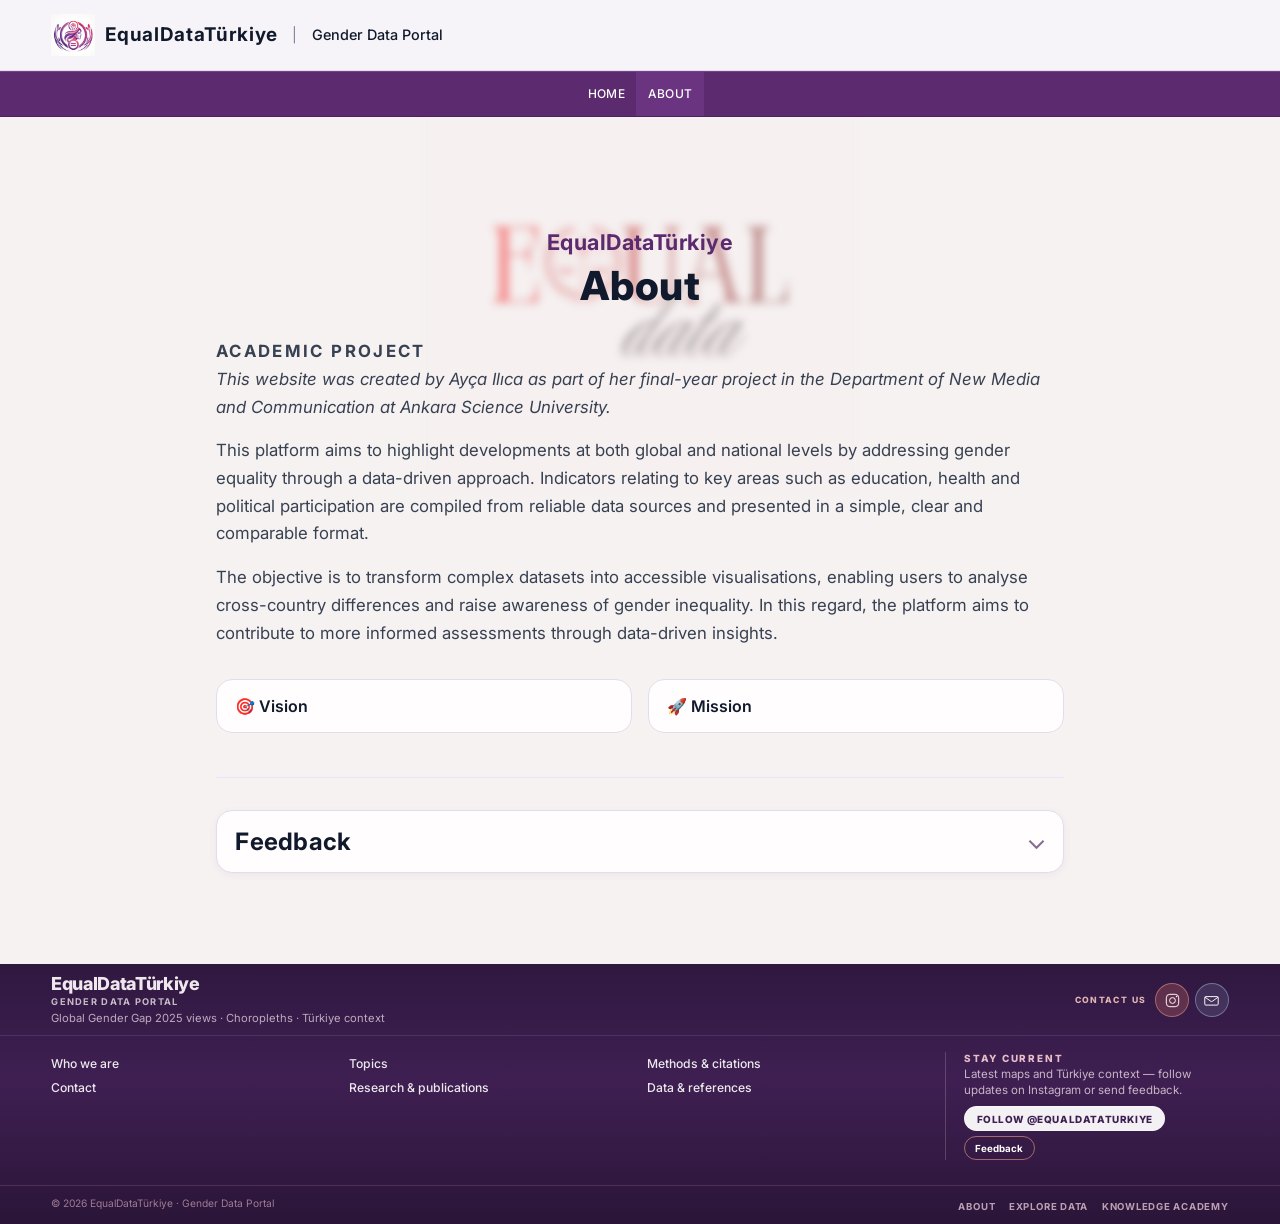
==== commit 46787a9b: "Update About intro note with author and department attribution Co-authored-by: Cursor <cursoragent@c" ====
--- a/about.html
+++ b/about.html
@@ -67,7 +67,8 @@
           <div class="about-intro">
             <p class="about-intro-kicker">Academic project</p>
             <p class="about-intro-note">
-              This page has been created for a final-year project at Ankara
+              This website was created by Ayça Ilıca as part of her final-year
+              project in the Department of New Media and Communication at Ankara
               Science University.
             </p>
             <p>
